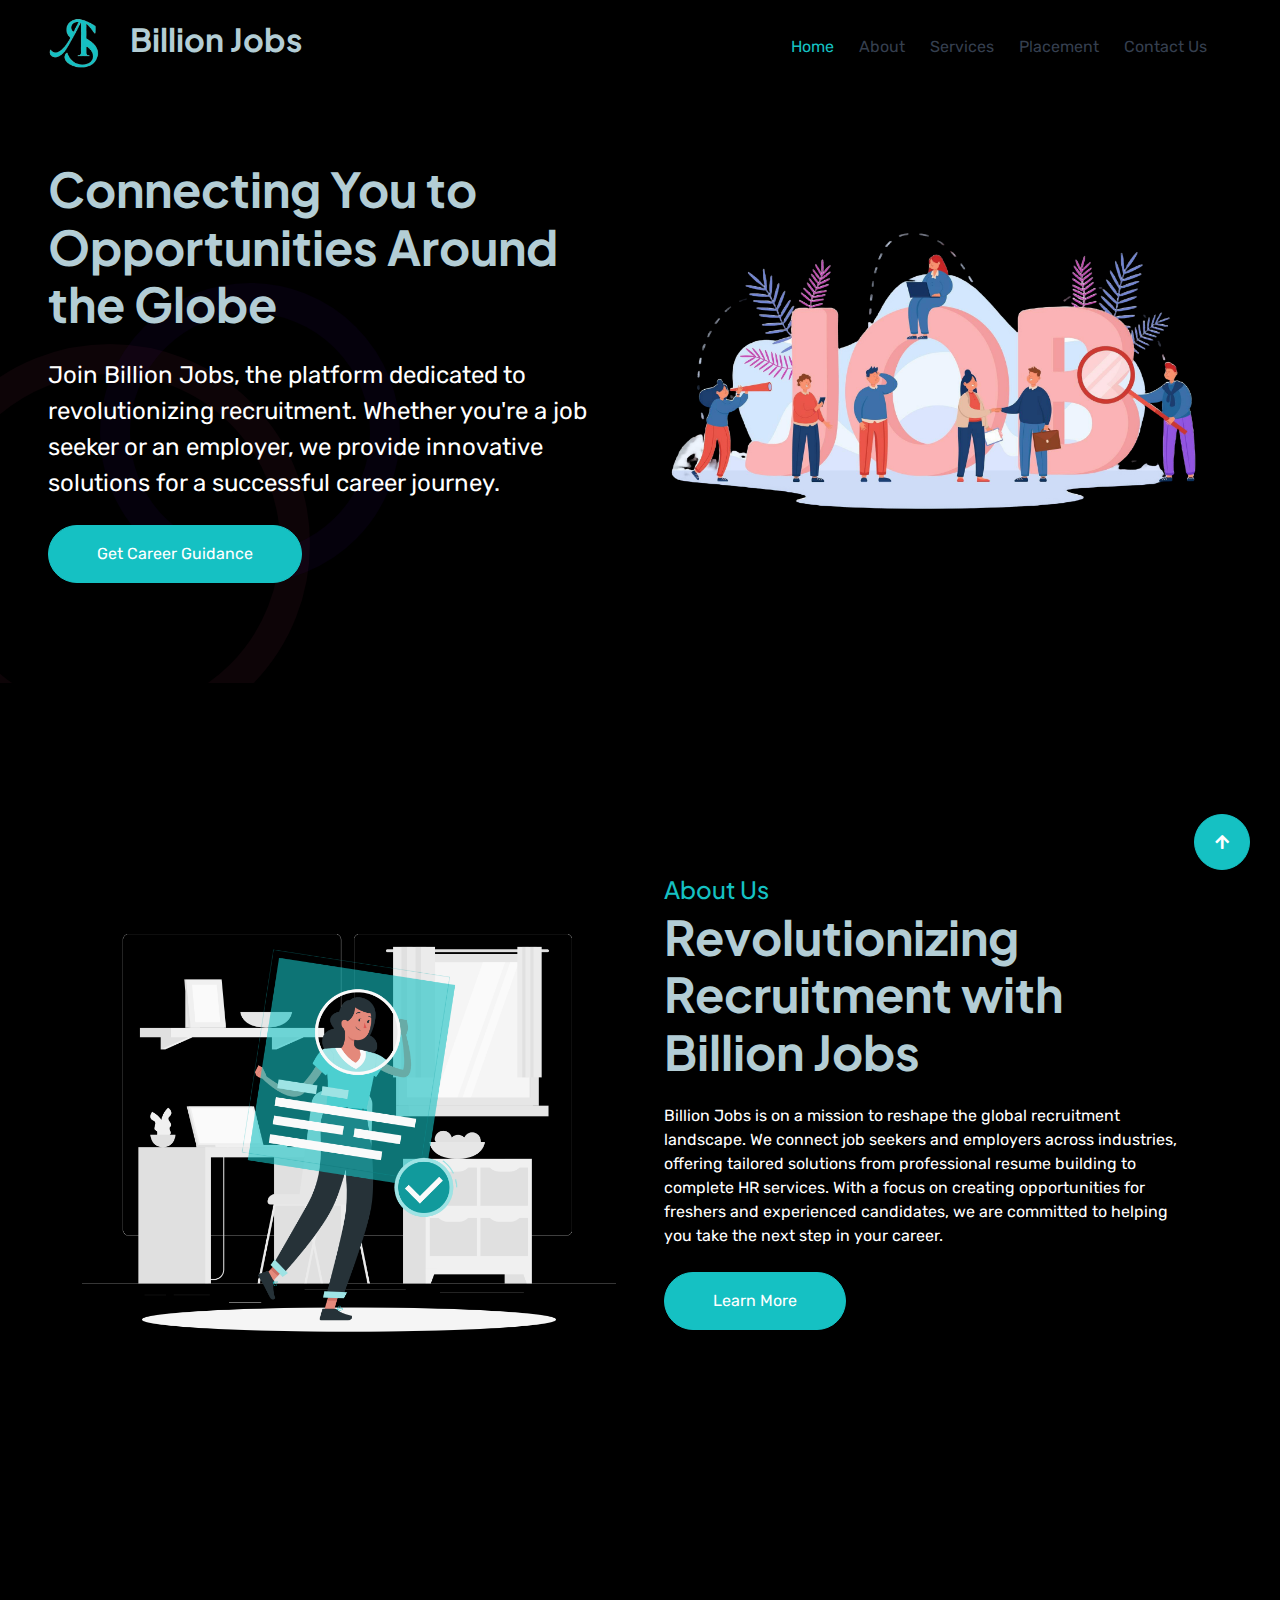
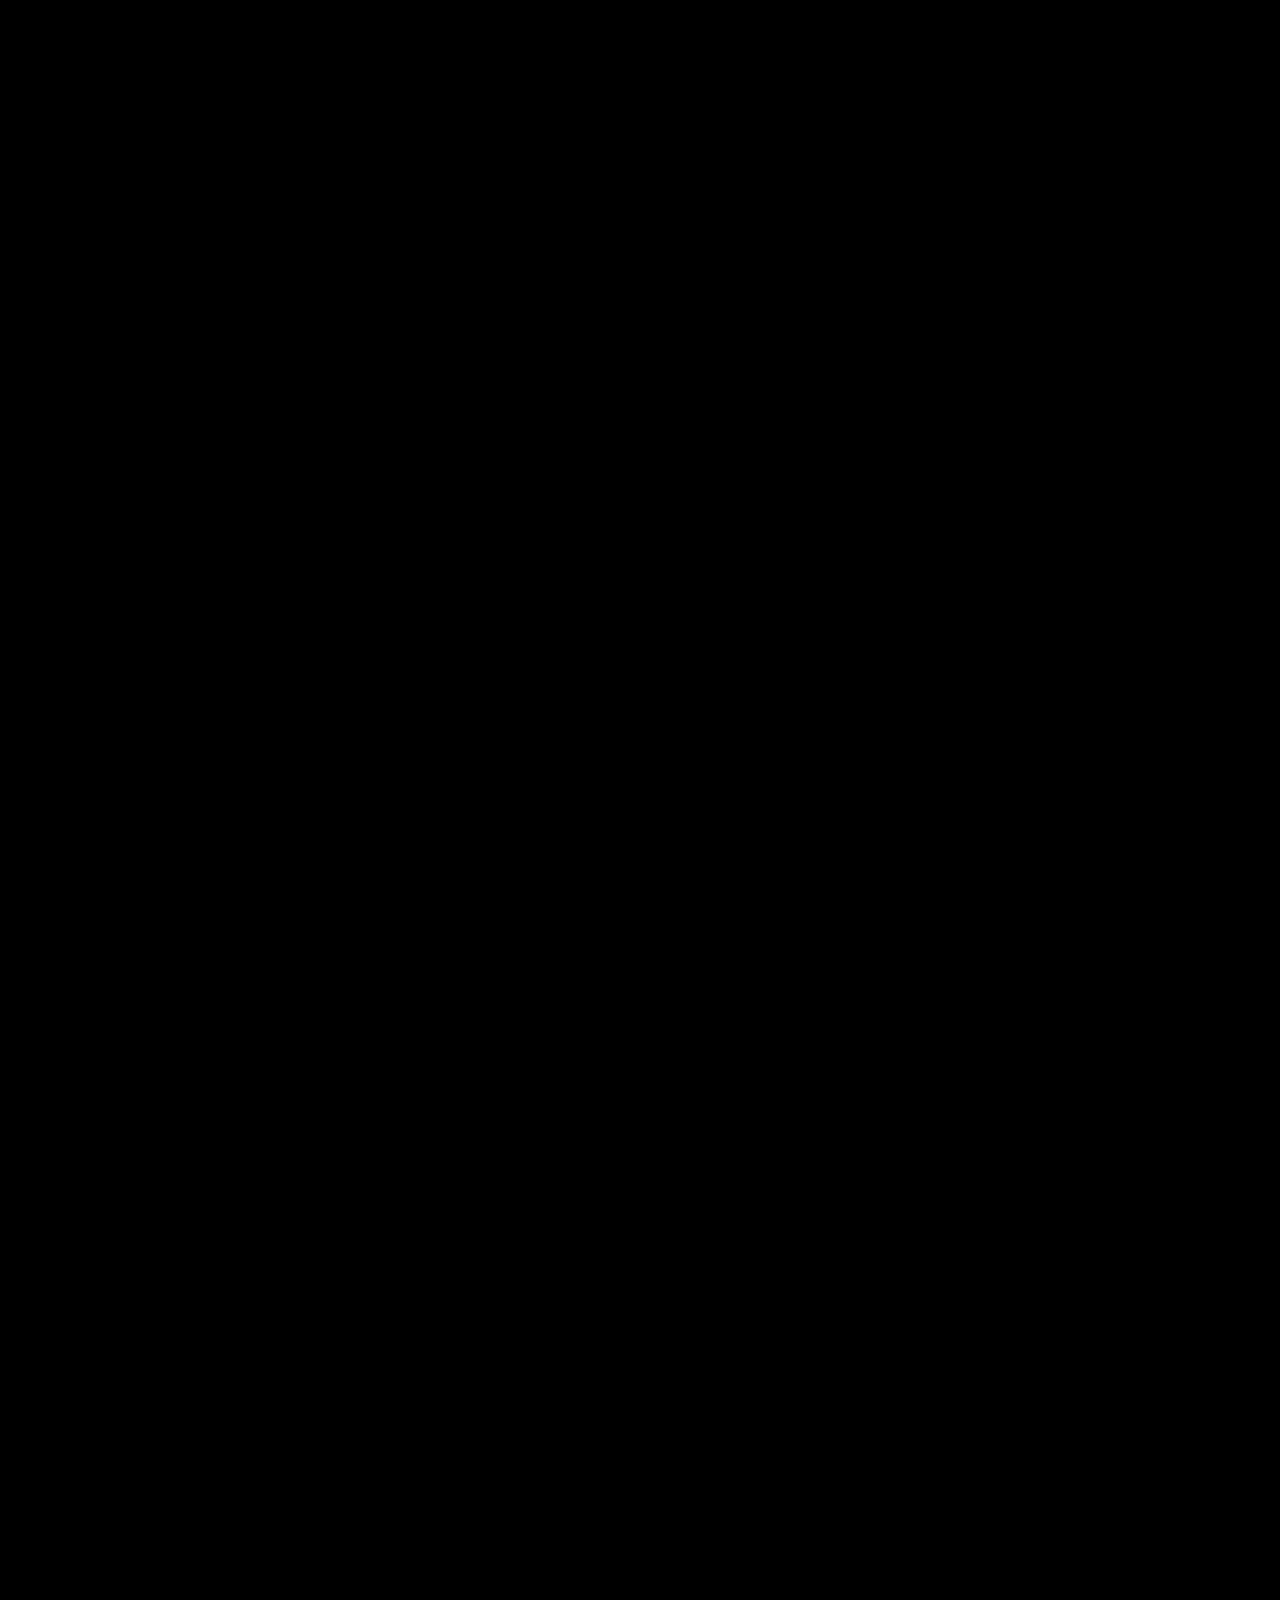
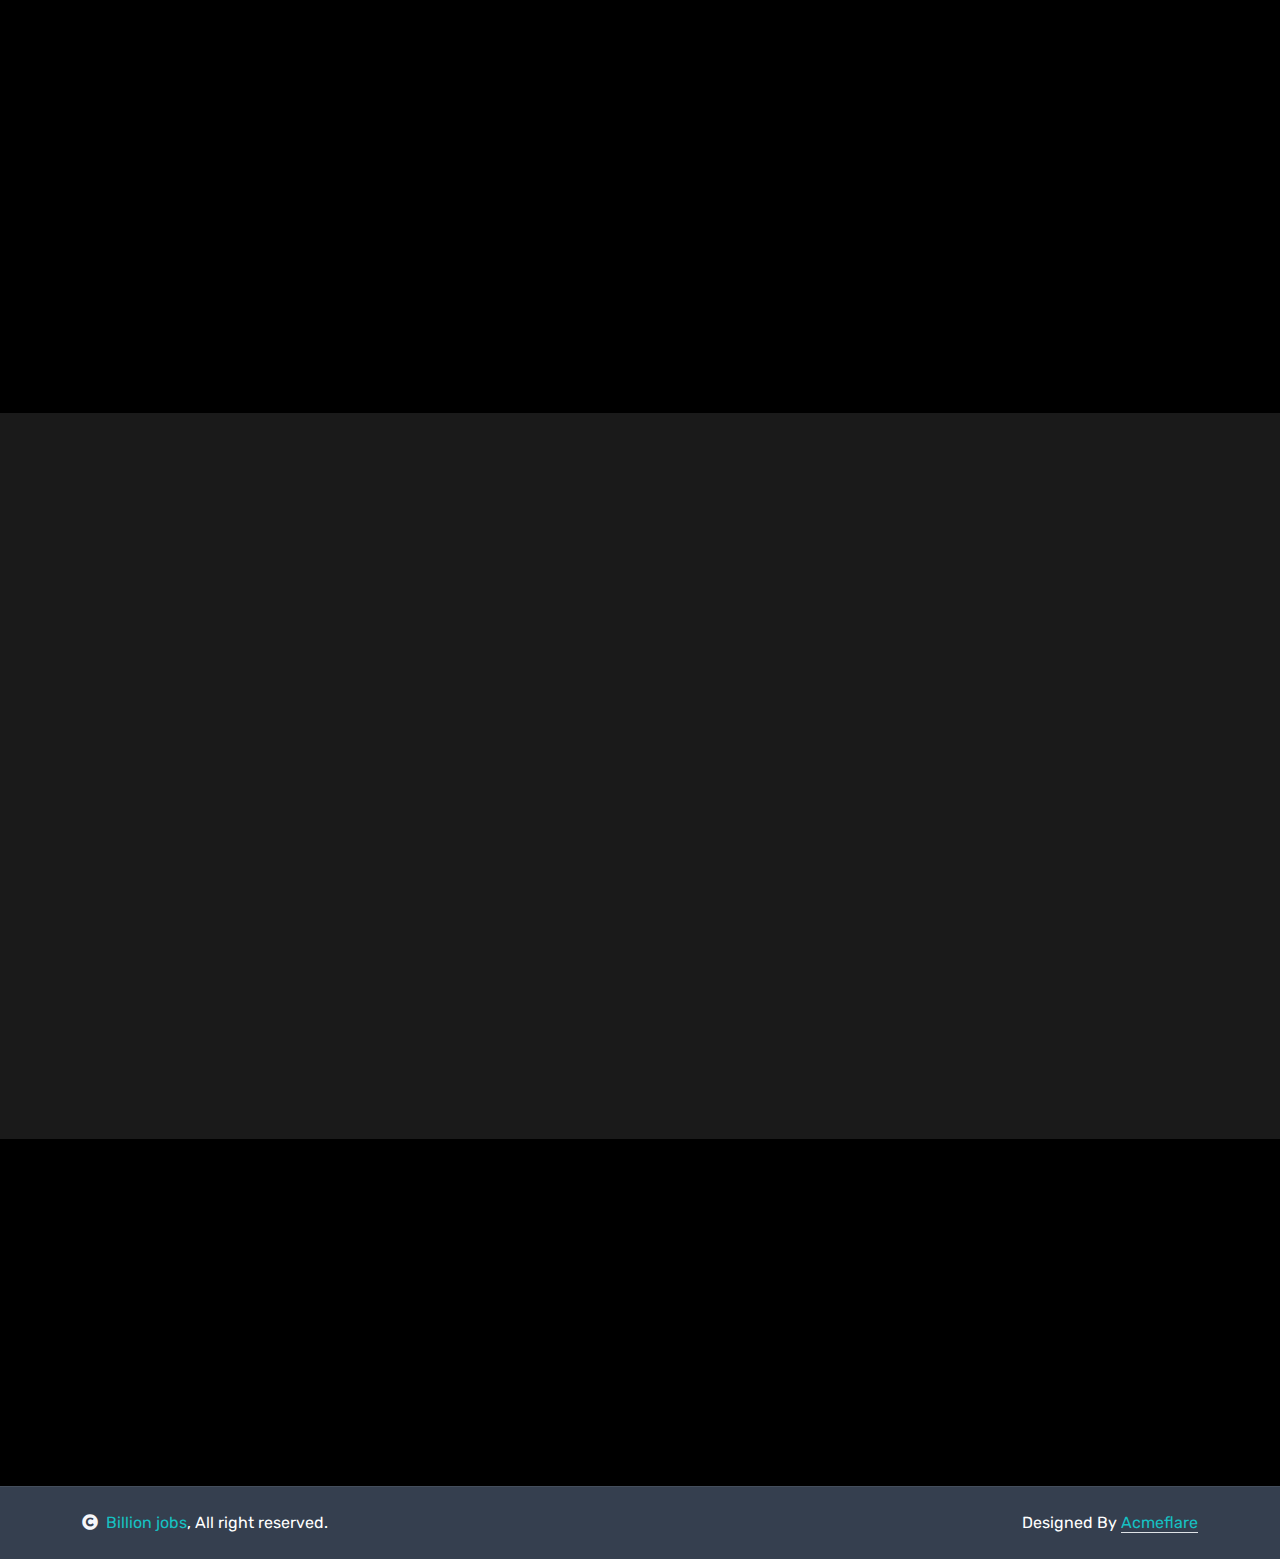
==== index.html @ 81c272f9 "first commit" ====
<!DOCTYPE html>
<html lang="en">

    <head>
        <meta charset="utf-8">
        <title>Billion jobs</title>
        <link rel="shortcut icon" href="img/logo.png" type="image/x-icon">
        <meta content="width=device-width, initial-scale=1.0" name="viewport">
        <meta content="" name="keywords">
        <meta content="" name="description">

        <!-- Google Web Fonts -->
        <link rel="preconnect" href="https://fonts.googleapis.com">
        <link rel="preconnect" href="https://fonts.gstatic.com" crossorigin>
        <link href="https://fonts.googleapis.com/css2?family=Plus+Jakarta+Sans:wght@500;600;700&family=Rubik:wght@400;500&display=swap" rel="stylesheet"> 

        <!-- Icon Font Stylesheet -->
        <link rel="stylesheet" href="https://use.fontawesome.com/releases/v5.15.4/css/all.css"/>
        <link href="https://cdn.jsdelivr.net/npm/bootstrap-icons@1.4.1/font/bootstrap-icons.css" rel="stylesheet">

        <!-- Libraries Stylesheet -->
        <link href="lib/animate/animate.min.css" rel="stylesheet">
        <link href="lib/owlcarousel/assets/owl.carousel.min.css" rel="stylesheet">
        <link href="lib/lightbox/css/lightbox.min.css" rel="stylesheet">


        <!-- Customized Bootstrap Stylesheet -->
        <link href="css/bootstrap.min.css" rel="stylesheet">

        <!-- Template Stylesheet -->
        <link href="css/style.css" rel="stylesheet">
    </head>

    <body>

        <!-- Spinner Start -->
        <div id="spinner" class="show bg-white position-fixed translate-middle w-100 vh-100 top-50 start-50 d-flex align-items-center justify-content-center">
            <div class="spinner-border text-primary" style="width: 3rem; height: 3rem;" role="status">
                <span class="sr-only">Loading...</span>
            </div>
        </div>
        <!-- Spinner End -->


        <!-- Navbar & Hero Start -->
        <div class="container-fluid header position-relative overflow-hidden p-0">
            <nav class="navbar navbar-expand-lg fixed-top navbar-light px-4 px-lg-5 py-3 py-lg-0">
                <a href="index.html" class="navbar-brand p-0">
                  
                   <h2 style="font-weight:bolder;"> <img src="img/logo.png" alt="Logo"> &nbsp; &nbsp;  Billion Jobs </h2>
                </a>
                <button class="navbar-toggler" type="button" data-bs-toggle="collapse" data-bs-target="#navbarCollapse">
                    <span class="fa fa-bars"></span>
                </button>
                <div class="collapse navbar-collapse" id="navbarCollapse">
                    <div class="navbar-nav ms-auto py-0">
                        <a href="index.html" class="nav-item nav-link active">Home</a>
                        <a href="about.html" class="nav-item nav-link">About</a>
                        <a href="service.html" class="nav-item nav-link">Services</a>
                        <a href="Placement.html" class="nav-item nav-link">Placement</a>
                        
                        
                        <a href="contact.html" class="nav-item nav-link">Contact Us</a>
                    </div>
                   
                </div>
            </nav>


         <!-- Hero Header Start -->
<div class="hero-header overflow-hidden px-5">

    <div class="row gy-5 align-items-center">
        <div class="col-lg-6 wow fadeInLeft" data-wow-delay="0.1s">
            <h1 class="display-5 mb-4 wow fadeInUp" data-wow-delay="0.3s">Connecting You to Opportunities Around the Globe</h1>
            <p class="fs-4 mb-4 wow fadeInUp" data-wow-delay="0.5s">Join Billion Jobs, the platform dedicated to revolutionizing recruitment. Whether you're a job seeker or an employer, we provide innovative solutions for a successful career journey.</p>
            <a href="contact.html" class="btn btn-primary rounded-pill py-3 px-5">Get Career Guidance</a>
        </div>
        <div class="col-lg-6 wow fadeInRight" data-wow-delay="0.2s">
            <img src="img/hero-img-1.png" class="img-fluid w-100 h-100" alt="Billion Jobs Career Platform">
        </div>
    </div>
</div>
<!-- Hero Header End -->


        </div>
        <!-- Navbar & Hero End -->
       
        

      <!-- About Start -->
<div class="container-fluid overflow-hidden py-5" style="margin-top: 6rem;">
    <div class="container py-5">
        <div class="row g-5">
            <div class="col-lg-6 wow fadeInUp" data-wow-delay="0.1s">
                <div class="RotateMoveLeft">
                    <img src="img/about-1.png" class="img-fluid w-100" alt="Billion Jobs Team">
                </div>
            </div>
            <div class="col-lg-6 wow fadeInUp" data-wow-delay="0.3s">
                <h4 class="mb-1 text-primary">About Us</h4>
                <h1 class="display-5 mb-4">Revolutionizing Recruitment with Billion Jobs</h1>
                <p class="mb-4">Billion Jobs is on a mission to reshape the global recruitment landscape. We connect job seekers and employers across industries, offering tailored solutions from professional resume building to complete HR services. With a focus on creating opportunities for freshers and experienced candidates, we are committed to helping you take the next step in your career.</p>
                <a href="about.html" class="btn btn-primary rounded-pill py-3 px-5">Learn More</a>
            </div>
        </div>
    </div>
</div>
<!-- About End -->




    <!-- Service Start -->
<div class="container-fluid service py-5">
    <div class="container py-5">
        <div class="text-center mx-auto mb-5 wow fadeInUp" data-wow-delay="0.1s" style="max-width: 900px;">
            <h4 class="mb-1 text-primary">Our Services</h4>
            <h1 class="display-5 mb-4">What We Can Do For You</h1>
            <p class="mb-0">At Billion Jobs, we offer a variety of recruitment and career services designed to help job seekers and employers succeed. Our services range from professional resume building to complete HR solutions, ensuring a smooth and efficient process for all.</p>
        </div>
        <div class="row g-4 justify-content-center">
            <!-- Candidate Registration Fee -->
            <div class="col-md-6 col-lg-4 col-xl-3 wow fadeInUp" data-wow-delay="0.1s">
                <div class="service-item text-center rounded p-4">
                    <div class="service-icon d-inline-block bg-light rounded p-4 mb-4">
                        <i class="fas fa-user-plus fa-5x text-secondary"></i>
                    </div>
                    <div class="service-content">
                        <h4 class="mb-4">Candidate Registration</h4>
                        <p class="mb-4">Register for ₹499 and receive professional CV creation to get started on your job search.</p>
                    </div>
                </div>
            </div>
            <!-- Resume Building & Cover Letter -->
            <div class="col-md-6 col-lg-4 col-xl-3 wow fadeInUp" data-wow-delay="0.3s">
                <div class="service-item text-center rounded p-4">
                    <div class="service-icon d-inline-block bg-light rounded p-4 mb-4">
                        <i class="fas fa-file-alt fa-5x text-secondary"></i>
                    </div>
                    <div class="service-content">
                        <h4 class="mb-4">Resume Building & Cover Letter</h4>
                        <p class="mb-4">For ₹999, get two personalized resumes and a tailored cover letter to boost your job prospects.</p>
                    </div>
                </div>
            </div>
            <!-- Freshers Package -->
            <div class="col-md-6 col-lg-4 col-xl-3 wow fadeInUp" data-wow-delay="0.5s">
                <div class="service-item text-center rounded p-4">
                    <div class="service-icon d-inline-block bg-light rounded p-4 mb-4">
                        <i class="fas fa-graduation-cap fa-5x text-secondary"></i>
                    </div>
                    <div class="service-content">
                        <h4 class="mb-4">Freshers Package</h4>
                        <p class="mb-4">A complete ₹2999 package designed specifically for fresh graduates to kickstart their careers.</p>
                    </div>
                </div>
            </div>
            <!-- Experienced Candidates -->
            <div class="col-md-6 col-lg-4 col-xl-3 wow fadeInUp" data-wow-delay="0.7s">
                <div class="service-item text-center rounded p-4">
                    <div class="service-icon d-inline-block bg-light rounded p-4 mb-4">
                        <i class="fas fa-briefcase fa-5x text-secondary"></i>
                    </div>
                    <div class="service-content">
                        <h4 class="mb-4">Experienced Candidates</h4>
                        <p class="mb-4">We charge 40% of the first month’s salary for placing experienced candidates in top positions.</p>
                    </div>
                </div>
            </div>
            <!-- Career Guidance -->
            <div class="col-md-6 col-lg-4 col-xl-3 wow fadeInUp" data-wow-delay="0.9s">
                <div class="service-item text-center rounded p-4">
                    <div class="service-icon d-inline-block bg-light rounded p-4 mb-4">
                        <i class="fas fa-comments fa-5x text-secondary"></i>
                    </div>
                    <div class="service-content">
                        <h4 class="mb-4">Career Guidance</h4>
                        <p class="mb-4">Get free career consultation and personalized advice to help you navigate your professional journey.</p>
                    </div>
                </div>
            </div>
            <!-- Complete HR Solutions -->
            <div class="col-md-6 col-lg-4 col-xl-3 wow fadeInUp" data-wow-delay="1.1s">
                <div class="service-item text-center rounded p-4">
                    <div class="service-icon d-inline-block bg-light rounded p-4 mb-4">
                        <i class="fas fa-users-cog fa-5x text-secondary"></i>
                    </div>
                    <div class="service-content">
                        <h4 class="mb-4">Complete HR Solutions</h4>
                        <p class="mb-4">We provide end-to-end HR services, helping businesses streamline their recruitment and employee management.</p>
                    </div>
                </div>
            </div>
        </div>
    </div>
</div>
<!-- Service End -->

<div class="container-fluid py-5">
    <div class="container py-5">
        <div class="text-center mx-auto mb-5 wow fadeInUp" data-wow-delay="0.1s" style="max-width: 900px;">
            <h4 class="mb-1 text-primary">Career & HR Solutions</h4>
            <h1 class="display-5 mb-4">Personalized Support for Candidates & Companies</h1>
            <p class="mb-0">Connect with us to elevate your career or streamline your HR processes. Explore our personalized services below.</p>
        </div>
        
        <div class="row g-4 justify-content-center">
            <div class="col-md-6 wow fadeInUp" data-wow-delay="0.1s">
                <div class="standard-item text-center rounded p-4">
                    <div class="standard-icon d-inline-block bg-light rounded p-4 mb-4">
                        <i class="fas fa-user-tie fa-5x text-secondary"></i>
                    </div>
                    <h4 class="mb-4">For Candidates</h4>
                    <p class="mb-4">Looking for career guidance and support? Connect with us, and we’ll provide personalized career advice to help you reach your goals.</p>
                    <a href="#" class="btn btn-primary mt-2">Book a Meeting</a>
                </div>
            </div>

            <div class="col-md-6 wow fadeInUp" data-wow-delay="0.3s">
                <div class="standard-item text-center rounded p-4">
                    <div class="standard-icon d-inline-block bg-light rounded p-4 mb-4">
                        <i class="fas fa-briefcase fa-5x text-secondary"></i>
                    </div>
                    <h4 class="mb-4">For Companies</h4>
                    <p class="mb-4">Need a solid strategy to manage your HR department effectively? Let us help you streamline your processes with tailored HR solutions.</p>
                    <a href="#" class="btn btn-primary mt-2">Book a Meeting</a>
                </div>
            </div>
        </div>
    </div>
</div>


    

      <!-- FAQ Start -->
<div class="container-fluid FAQ overflow-hidden py-5" style="background-color: #1a1a1a;">
    <div class="container py-5">
        <div class="row g-5 align-items-center">
            <div class="col-lg-6 wow fadeInLeft" data-wow-delay="0.1s">
                <div class="accordion" id="accordionExample">
                    <h4 class="mb-1 text-primary">FAQ</h4>
                    <div class="accordion-item border-0 mb-4" style="background-color: #2a2a2a; color: white;">
                        <h2 class="accordion-header" id="headingOne">
                            <button class="accordion-button rounded-top" type="button" data-bs-toggle="collapse" data-bs-target="#collapseOne" aria-expanded="true" aria-controls="collapseOne" style="background-color: #333; color: white;">
                                What services does Billion Jobs offer?
                            </button>
                        </h2>
                        <div id="collapseOne" class="accordion-collapse collapse show" aria-labelledby="headingOne" data-bs-parent="#accordionExample">
                            <div class="accordion-body my-2" style="background-color: #2a2a2a; color: white;">
                                <p>We provide a range of services, including Candidate Registration, Resume Building with Cover Letter, a specialized Freshers Package, services for Experienced Candidates, Career Guidance, and Complete HR Solutions for businesses.</p>
                            </div>
                        </div>
                    </div>
                    <div class="accordion-item border-0 mb-4" style="background-color: #2a2a2a; color: white;">
                        <h2 class="accordion-header" id="headingTwo">
                            <button class="accordion-button collapsed rounded-top" type="button" data-bs-toggle="collapse" data-bs-target="#collapseTwo" aria-expanded="false" aria-controls="collapseTwo" style="background-color: #333; color: white;">
                                How much does the Candidate Registration cost?
                            </button>
                        </h2>
                        <div id="collapseTwo" class="accordion-collapse collapse" aria-labelledby="headingTwo" data-bs-parent="#accordionExample">
                            <div class="accordion-body my-2" style="background-color: #2a2a2a; color: white;">
                                <p>The Candidate Registration fee is ₹499, which includes professional CV creation to help you get started on your job search.</p>
                            </div>
                        </div>
                    </div>
                    <div class="accordion-item border-0" style="background-color: #2a2a2a; color: white;">
                        <h2 class="accordion-header" id="headingThree">
                            <button class="accordion-button collapsed rounded-top" type="button" data-bs-toggle="collapse" data-bs-target="#collapseThree" aria-expanded="false" aria-controls="collapseThree" style="background-color: #333; color: white;">
                                What is included in the Freshers Package?
                            </button>
                        </h2>
                        <div id="collapseThree" class="accordion-collapse collapse" aria-labelledby="headingThree" data-bs-parent="#accordionExample">
                            <div class="accordion-body my-2" style="background-color: #2a2a2a; color: white;">
                                <p>The Freshers Package is priced at ₹2999 and is designed to help recent graduates kickstart their careers. It includes resume creation, career guidance, and job placement assistance tailored specifically for freshers.</p>
                            </div>
                        </div>
                    </div>
                    <!-- <div class="accordion-item border-0" style="background-color: #2a2a2a; color: white;">
                        <h2 class="accordion-header" id="headingFour">
                            <button class="accordion-button collapsed rounded-top" type="button" data-bs-toggle="collapse" data-bs-target="#collapseFour" aria-expanded="false" aria-controls="collapseFour" style="background-color: #333; color: white;">
                                How do you charge for experienced candidates?
                            </button>
                        </h2>
                    
                        <div id="collapseFour" class="accordion-collapse collapse" aria-labelledby="headingFour" data-bs-parent="#accordionExample">
                            <div class="accordion-body my-2" style="background-color: #2a2a2a; color: white;">
                                <p>For experienced candidates, we charge 40% of the first month’s salary once they are placed in a position. This fee covers our recruitment services and ensures a smooth hiring process for both employers and candidates.</p>
                            </div>
                        </div>
                    </div> -->
                </div>
            </div>
            <div class="col-lg-6 wow fadeInRight" data-wow-delay="0.3s">
                <div class="FAQ-img RotateMoveRight rounded">
                    <img src="img/faq.png" class="img-fluid w-100" alt="FAQ Image">
                </div>
            </div>
        </div>
    </div>
</div>

<!-- FAQ End -->


       

<div class="container-fluid footer py-5 wow fadeIn" data-wow-delay="0.2s">
    <div class="container py-5">
        <div class="row g-5">
            <div class="col-md-6 col-lg-6 col-xl-6">
                <div class="footer-item d-flex flex-column">
                    <h4 class="mb-4">Contact Info</h4>
                    <a href="mailto:admin@billionjobs.in"><i class="fas fa-envelope me-2"></i> admin@billionjobs.in</a>
                    <a href="tel:+917994509956"><i class="fas fa-phone me-2"></i> +91 79945 09956</a>
                    <div class="d-flex align-items-center">
                        <i class="fas fa-share fa-2x text-secondary me-2"></i>
                        <a class="btn-square btn btn-primary rounded-circle mx-1" href="https://www.instagram.com/billion_jobs?igsh=MWQ5cG5sejhnY2w0Mg==" target="_blank"><i class="fab fa-instagram"></i></a>
                        <a class="btn-square btn btn-primary rounded-circle mx-1" href="https://www.facebook.com/billionjobs.in?mibextid=ZbWKwL" target="_blank"><i class="fab fa-facebook-f"></i></a>
                        <a class="btn-square btn btn-primary rounded-circle mx-1" href="https://www.linkedin.com/company/billion-jobs/" target="_blank"><i class="fab fa-linkedin-in"></i></a>
                    </div>
                </div>
            </div>
            <div class="col-md-6 col-lg-6 col-xl-6">
                
            </div>
        </div>
    </div>
</div>

<!-- Footer End -->


<!-- Copyright Start -->
<div class="container-fluid copyright py-4">
    <div class="container">
        <div class="row g-4 align-items-center">
            <div class="col-md-6 text-center text-md-start mb-md-0">
                <span class="text-white"><a href="#"><i class="fas fa-copyright text-light me-2"></i>Billion jobs</a>, All right reserved.</span>
            </div>
            <div class="col-md-6 text-center text-md-end text-white">
                <!--/*** This template is free as long as you keep the below author’s credit link/attribution link/backlink. ***/-->
                <!--/*** If you'd like to use the template without the below author’s credit link/attribution link/backlink, ***/-->
                <!--/*** you can purchase the Credit Removal License from "https://htmlcodex.com/credit-removal". ***/-->
                Designed By <a class="border-bottom" href="https://www.acmeflare.in/">Acmeflare</a>
            </div>
        </div>
    </div>
</div>
<!-- Copyright End -->

        <!-- Back to Top -->
        <a href="#" class="btn btn-primary btn-lg-square back-to-top"><i class="fa fa-arrow-up"></i></a>   

        
    <!-- JavaScript Libraries -->
    <script src="https://ajax.googleapis.com/ajax/libs/jquery/3.6.4/jquery.min.js"></script>
    <script src="https://cdn.jsdelivr.net/npm/bootstrap@5.0.0/dist/js/bootstrap.bundle.min.js"></script>
    <script src="lib/wow/wow.min.js"></script>
    <script src="lib/easing/easing.min.js"></script>
    <script src="lib/waypoints/waypoints.min.js"></script>
    <script src="lib/counterup/counterup.min.js"></script>
    <script src="lib/owlcarousel/owl.carousel.min.js"></script>
    <script src="lib/lightbox/js/lightbox.min.js"></script>
    

    <!-- Template Javascript -->
    <script src="js/main.js"></script>
    </body>

</html>
---- css/style.css ----
/*** Spinner Start ***/
/*** Spinner ***/
#spinner {
    opacity: 0;
    visibility: hidden;
    transition: opacity .5s ease-out, visibility 0s linear .5s;
    z-index: 99999;
}

#spinner.show {
    transition: opacity .5s ease-out, visibility 0s linear 0s;
    visibility: visible;
    opacity: 1;
}
/*** Spinner End ***/
body{
    background-color: black;
    color: white;
}
.back-to-top {
    position: fixed;
    right: 30px;
    bottom: 30px;
    display: flex;
    width: 45px;
    height: 45px;
    align-items: center;
    justify-content: center;
    transition: 0.5s;
    z-index: 99;
}
.form-floating{
    color: #000000;
}
/*** Button Start ***/
.btn {
    font-weight: 600;
    transition: .5s;
}

.btn-square {
    width: 32px;
    height: 32px;
}

.btn-sm-square {
    width: 34px;
    height: 34px;
}

.btn-md-square {
    width: 44px;
    height: 44px;
}

.btn-lg-square {
    width: 56px;
    height: 56px;
}

.btn-square,
.btn-sm-square,
.btn-md-square,
.btn-lg-square {
    padding: 0;
    display: flex;
    align-items: center;
    justify-content: center;
    font-weight: normal;
    border-radius: 50%;
}

.btn.btn-primary {
    background: var(--bs-primary) !important;
    color: var(--bs-white) !important;
    font-weight: 400;
    transition: 0.5s;
}

.btn.btn-primary:hover {
    background: var(--bs-white) !important;
    color: var(--bs-primary) !important;
}

.btn.btn-light {
    background: var(--bs-light) !important;
    color: var(--bs-primary) !important;
    font-weight: 400;
    transition: 0.5s;
}

.btn.btn-light:hover {
    background: var(--bs-primary) !important;
    color: var(--bs-light) !important;
}


.RotateMoveLeft {
    position: relative;
    animation: RotateMoveLeft 10s linear infinite;
}

.RotateMoveRight {
    position: relative;
    animation: RotateMoveLeft 10s linear infinite;
}

@keyframes RotateMoveLeft {
    0%   {left: 0px;}
    50%   {left: 40px;}
    100%  {left: 0px;}
}

@keyframes RotateMoveRight {
    0%   {right: 0px;}
    50%   {right: 40px;}
    100%  {right: 0px;}
}


/*** Navbar ***/
.navbar-light .navbar-nav .nav-link {
    margin-right: 25px;
    padding: 35px 0;
    color: var(--bs-dark) !important;
    font-size: 16px;
    font-weight: 400;
    outline: none;
    transition: .5s;


}

.sticky-top.navbar-light .navbar-nav .nav-link {
    padding: 20px 0;
    color: var(--dark) !important;
}

.navbar-light .navbar-nav .nav-link:hover,
.navbar-light .navbar-nav .nav-link.active {
    color: var(--bs-primary) !important;
}

.navbar-light .navbar-brand img {
    max-height: 50px;
    transition: .5s;
}

.sticky-top.navbar-light .navbar-brand img {
    max-height: 45px;
}

.navbar .dropdown-toggle::after {
    border: none;
    content: "\f107";
    font-family: "Font Awesome 5 Free";
    font-weight: 600;
    vertical-align: middle;
    margin-left: 8px;
}

@media (min-width: 1200px) {
    .navbar .nav-item .dropdown-menu {
        display: block;
        visibility: hidden;
        top: 100%;
        transform: rotateX(-75deg);
        transform-origin: 0% 0%;
        border: 0;
        border-radius: 10px;
        transition: .5s;
        opacity: 0;
    }
}

.dropdown .dropdown-menu a:hover {
    background: var(--bs-primary);
    color: var(--bs-white);
}

.navbar .nav-item:hover .dropdown-menu {
    transform: rotateX(0deg);
    visibility: visible;
    background: var(--bs-light) !important;
    transition: .5s;
    opacity: 1;
}

.collapse.navbar-collapse {
    transition: 0.5s;
 
}

@media (max-width: 992px) {
    nav.bg-transparent {
        position: absolute;
        width: 100%;
        background: transparent !important;
    }

    .navbar.navbar-expand-lg button span {
        position: relative;
        z-index: 99;
    }

    .navbar {
        position: relative;
        background: var(--bs-light);
        z-index: 2;
    }

    .sticky-top.navbar-light {
        position: relative;
        background: #000000 !important;
        padding: 0 20px 20px 20px !important;
    }

    .sticky-top.navbar-light {
        background: transparent;
    }

    nav.navbar {
        padding: 0 30px 30px 0;
        background-color: #000000;
    }

    .navbar.navbar-expand-lg .navbar-toggler {
        padding: 10px 20px;
        border: 1px solid var(--bs-primary);
        color: var(--bs-primary);
    }

    .navbar-light .navbar-collapse {
        margin-top: 15px;
        border-top: 1px solid #000000;
   
    }

    .navbar-light .navbar-nav .nav-link,
    .sticky-top.navbar-light .navbar-nav .nav-link {
        padding: 10px 0;
        margin-left: 0;
        color: var(--bs-dark) !important;
    }


    .navbar-light .navbar-brand img {
        max-height: 45;
    }

    .headerhero {
        margin-top: -100px !important;
    }
}

@media (min-width: 992px) {
    .navbar-light {
        position: absolute;
        width: 100%;
        top: 0;
        left: 0;
        background: transparent !important;
        z-index: 999;
    }
    
    .sticky-top.navbar-light {
        position: fixed;
        background: black !important;
    }
}
/*** Navbar End ***/

/*** Single Page Hero Header Start ***/
.bg-breadcrumb {
    position: relative;
    overflow: hidden;
    background: linear-gradient(rgba(102, 16, 242, 0.05), rgba(102, 16, 242, 0.05));
    background-position: center center;
    background-repeat: no-repeat;
    background-size: cover;
    padding: 150px 0 60px 0;
    margin-bottom: 6rem;
    transition: 0.5s;
}

.bg-breadcrumb::after {
    content: "";
    position: absolute;
    bottom: -20%;
    left: -10%;
    width: 600px;
    height: 600px;
    border-radius: 300px;
    border: 80px solid rgba(247, 71, 128, 0.05);
    background: transparent;
    animation: RotateMoveSingle 5s linear infinite;
    z-index: -1;
}

.bg-breadcrumb .breadcrumb {
    position: relative;
    z-index: 2;
}


@keyframes RotateMoveSingle {
    0% {
        -webkit-transform: rotateZ(0deg) rotate(0deg) translate3d(0, 1%, 0) rotateZ(0deg);
        transform: rotateZ(0deg) rotate(0deg) translate3d(0, 1%, 0) rotateZ(0deg);
    }
      100% {
        -webkit-transform: rotateZ(360deg) rotate(360deg) translate3d(0, 1%, 0) rotateZ(-360deg);
        transform: rotateZ(360deg) rotate(360deg) translate3d(0, 1%, 0) rotateZ(-360deg);
    }

    0% {bottom: 0px;}
    50%   {left: -10px;}
    75%   {bottom: 10%;}
    100%  {bottom: 0px;}
}

.bg-breadcrumb::before {
    content: "";
    position: absolute;
    top: -15%;
    right: -10%;
    width: 600px;
    height: 600px;
    border-radius: 300px;
    border: 80px solid rgba(247, 71, 128, 0.04);
    background: transparent;
    animation: RotateMoveSingle 5s linear infinite;
    z-index: -1;
}

@keyframes RotateMoveSingle {
    0% {
        -webkit-transform: rotateZ(0deg) rotate(0deg) translate3d(0, 1%, 0) rotateZ(0deg);
        transform: rotateZ(0deg) rotate(0deg) translate3d(0, 1%, 0) rotateZ(0deg);
    }
      100% {
        -webkit-transform: rotateZ(360deg) rotate(360deg) translate3d(0, 1%, 0) rotateZ(-360deg);
        transform: rotateZ(360deg) rotate(360deg) translate3d(0, 1%, 0) rotateZ(-360deg);
    }

    0% {top: 0px;}
    50%   {top: 10%;}
    100%  {top: 0px;}
}

@media (max-width: 992px) {
    .bg-breadcrumb {
        padding-top: 100px !important;
    }
}

.bg-breadcrumb .breadcrumb-item a {
    color: var(--bs-dark) !important;
}


.breadcrumb-animation {
    position: absolute;
    top: 0;
    left: 0;
    width: 100%;
    height: 100%;
    overflow: hidden;
}

.breadcrumb-animation li {
    position: absolute;
    display: block;
    list-style: none;
    width: 20px;
    height: 20px;
    background: rgba(102, 16, 242, 0.07);
    animation: animate 25s linear infinite;
    bottom: -150px;
    
}

.breadcrumb-animation li:nth-child(1) {
    left: 25%;
    width: 80px;
    height: 80px;
    animation-delay: 0s;
}


.breadcrumb-animation li:nth-child(2) {
    left: 10%;
    width: 20px;
    height: 20px;
    animation-delay: 2s;
    animation-duration: 12s;
}

.breadcrumb-animation li:nth-child(3) {
    left: 70%;
    width: 20px;
    height: 20px;
    animation-delay: 4s;
}

.breadcrumb-animation li:nth-child(4) {
    left: 40%;
    width: 60px;
    height: 60px;
    animation-delay: 0s;
    animation-duration: 18s;
}

.breadcrumb-animation li:nth-child(5) {
    left: 65%;
    width: 20px;
    height: 20px;
    animation-delay: 0s;
}

.breadcrumb-animation li:nth-child(6) {
    left: 75%;
    width: 110px;
    height: 110px;
    animation-delay: 3s;
}

.breadcrumb-animation li:nth-child(7) {
    left: 35%;
    width: 150px;
    height: 150px;
    animation-delay: 7s;
}

.breadcrumb-animation li:nth-child(8) {
    left: 50%;
    width: 25px;
    height: 25px;
    animation-delay: 15s;
    animation-duration: 45s;
}

.breadcrumb-animation li:nth-child(9) {
    left: 20%;
    width: 15px;
    height: 15px;
    animation-delay: 2s;
    animation-duration: 35s;
}

.breadcrumb-animation li:nth-child(10) {
    left: 85%;
    width: 150px;
    height: 150px;
    animation-delay: 0s;
    animation-duration: 11s;
}

@keyframes animate {

    0%{
        transform: translateY(0) rotate(0deg);
        opacity: 1;
        border-radius: 0;
    }

    100%{
        transform: translateY(-1000px) rotate(720deg);
        opacity: 0;
        border-radius: 50%;
    }

}
/*** Single Page Hero Header End ***/


/*** Hearo Header Start ***/
.header::after {
    position: absolute;
    content: "";
    top: 0;
    right: 0;
    width: 60%;
    height: 100%;
    background: transparent;
    border-radius: 22% 78% 33% 67% / 32% 0% 100% 68%;
    animation: bgMove 5s linear infinite;
    z-index: -1;
}

@keyframes bgMove {
    0%   {right: 0px;}
    50%   {right: 20px;}
    100%  {right: 0px;}
}

.header::before {
    content: "";
    position: absolute;
    bottom: -9%;
    left: -7%;
    width: 400px;
    height: 400px;
    border-radius: 200px;
    border: 30px solid rgba(247, 71, 128, 0.05);
    background: transparent;
    animation: RotateMoveHeader 5s linear infinite;
    z-index: -1;

}

@keyframes RotateMoveHeader {
    0% {
        -webkit-transform: rotateZ(0deg) rotate(0deg) translate3d(0, 1%, 0) rotateZ(0deg);
        transform: rotateZ(0deg) rotate(0deg) translate3d(0, 1%, 0) rotateZ(0deg);
    }
      100% {
        -webkit-transform: rotateZ(360deg) rotate(360deg) translate3d(0, 1%, 0) rotateZ(-360deg);
        transform: rotateZ(360deg) rotate(360deg) translate3d(0, 1%, 0) rotateZ(-360deg);
    }


    0% {bottom: 0px;}
    50%   {left: -10px;}
    75%   {bottom: 9%;}
    100%  {bottom: 0px;}
}

.hero-header {
    padding-top: 160px;
    padding-bottom: 100px;
    position: relative;
}

.hero-header::after {
    content: "";
    position: absolute;
    left: 100px;
    bottom: 100px;
    width: 58px;
    height: 50px;
    background: url(../img/sty-1.png) center center no-repeat;
    animation: RotateMoveSty-3 45s linear infinite;
    transition: 0.5s;
    z-index: -1;
    
}

@keyframes RotateMoveSty-3 {
    0%   {left: 100px;}
    40%   {bottom: -0px;}
    50%   {left: 700px;}
    70%   {bottom: 500px;}
    80%   {left: 400px;}
    95%   {bottom: -0px;}
    100%  {left: 100px;}
}

.hero-header::before {
    content: "";
    position: absolute;
    left: 100px;
    bottom: 100px;
    width: 300px;
    height: 300px;
    border-radius: 150px;
    border: 30px solid rgba(102, 16, 242, 0.05);
    background: transparent;
    animation: RotateMoveSty-4 45s linear infinite;
    transition: 0.5s;
    z-index: -1;
    
}

@keyframes RotateMoveSty-4 {
    0%   {left: 100px;}
    40%   {bottom: -0px;}
    50%   {left: 700px;}
    70%   {bottom: 500px;}
    80%   {left: 400px;}
    95%   {bottom: -0px;}
    100%  {left: 100px;}
}


.hero-header .rotate-img {
    position: absolute;
    top: 70px;
    left: 20px;
}

.hero-header .rotate-img .rotate-sty-2 {
    position: absolute;
    top: 100px;
    left: 50px;
    width: 50px;
    height: 50px;
    border-radius: 30px;
    border: 5px solid rgba(247, 71, 128, 0.1);
    background: transparent;
    animation: RotateMoveSty-2 45s linear infinite;
    transition: 0.5s;

}

/* @keyframes RotateMoveSty-2 {
    0%   {left: 0px;}
    40%   {top: -30px;}
    50%   {left: 500px;}
    70%   {top: 200px;}
    80%   {left: 100px;}
    95%   {top: -30px;}
    100%  {left: 0px;}
}

.hero-header .rotate-img img {
    position: relative;
    animation: RotateMove 30s linear infinite;
    z-index: -1;
}

@keyframes RotateMove {
    0%   {left: 0px;}
    50%   {left: 200px;}
    100%  {left: 0px;}
}


@media (max-width: 992px) {
    .hero-header {
        padding-top: 80px;
        
    }

    .hero-header .rotate-img img {
        margin-top: 100px;
    }
   
} */
/*** Hero Header End ***/


/*** Service Start ***/
.service .service-item {
    box-shadow: 0 0 45px rgba(0, 0, 0, 0.1);
}

.service .service-item,
.service .service-item .service-icon,
.service .service-item a {
    transition: 0.5s;
}

.service .service-item:hover {
    background: rgba(58, 173, 177, 0.09);
    border: 1px ;
}


.service .service-item:hover .service-icon,
.service .service-item:hover a {
    background: var(--bs-white) !important;
}

.service .service-item:hover a:hover {
    background: var(--bs-primary) !important;
    color: var(--bs-white);
}

/*** Service End ***/


/*** Features Start ***/
.feature .feature-img {
    background: var(--bs-light);
    border-radius: 58% 42% 21% 79% / 30% 29% 71% 70%;
}
/*** Features End ***/


/*** Pricing Start ***/
.price .price-item {
    position: relative;
    overflow: hidden;
    transition: 0.5s;
}

.price .price-item:hover {
    background: var(--bs-white) !important;
    box-shadow: 0 0 45px rgba(0, 0, 0, 0.2);
}

.price .price-item .pice-item-offer {
    position: absolute;
    width: 200px;
    height: 110px;
    top: -45px;
    right: -80px;
    background: var(--bs-primary) !important;
    color: var(--bs-white);
    transform: rotate(42deg);
    display: flex;
    align-items: end;
    justify-content: center;
    padding-bottom: 10px;
}
/*** Pricing End ***/


/*** Blog Start ***/
.blog .blog-item {
    border-radius: 10px;
}

.blog .blog-item .blog-img {
    position: relative;
    overflow: hidden;
    background: rgba(102, 16, 242, 0.2);
    border-top-right-radius: 10px;
    border-top-left-radius: 10px;
}

.blog .blog-item .blog-img .blog-info {
    position: absolute;
    width: 100%;
    height: 100%;
    bottom: 0;
    left: 0;
    padding: 20px;
    background: rgba(102, 16, 242, 0.2);
    color: var(--bs-white) !important;
    display: flex;
    align-items: end;
    justify-content: space-between;
    transition: 0.5s;
}

.blog .blog-item .blog-img:hover .blog-info {
    background: rgba(0, 0, 0, .4);
}


.blog .blog-item .blog-content {
    border-bottom-left-radius: 10px;
    border-bottom-right-radius: 10px;
}

.blog .blog-item .blog-img img {
    transition: 0.5s;
}

.blog .blog-item .blog-img:hover img {
    transform: scale(1.1);
}
/*** Blog End ***/


/*** Testimonial Start ***/
.testimonial {
    position: relative;
    background: var(--bs-light);
    overflow: hidden;
    z-index: 1;
}
.testimonial::after {
    content: "";
    position: absolute;
    top: 30%;
    left: 0;
    width: 80px;
    height: 80px;
    border-radius: 40px;
    background: url(../img/testimonial-img-2.jpg) center center no-repeat;
    animation: TestimonialMoveLeft 100s linear infinite;
    z-index: -1;

}

.testimonial::before {
    content: "";
    position: absolute;
    top: 30%;
    right: 0;
    width: 80px;
    height: 80px;
    border-radius: 40px;
    background: url(../img/testimonial-img-3.jpg) center center no-repeat;
    animation: TestimonialMoveRight 100s linear infinite;
    z-index: -1;

}

@keyframes TestimonialMoveLeft {
    0%   {left: 0px;}
    25%   {top: 100px;}
    50%   {left: 100%;}
    75%   {top: 80%;}
    100%  {left: 0px;}
}

@keyframes TestimonialMoveRight {
    0%   {right: 0px;}
    25%   {top: 100px;}
    50%   {right: 100%;}
    75%   {top: 80%;}
    100%  {right: 0px;}
}

.testimonial .testimonial-carousel.owl-carousel {
    position: relative;
    padding: 0 35px;
    transition: 0.5s;
}

.testimonial .testimonial-carousel .owl-nav .owl-prev {
    position: absolute;
    top: 50%;
    left: 10px;
    transform: translateY(-50%);
    width: 65px;
    height: 65px;
    border-radius: 40px;
    display: flex;
    align-items: center;
    justify-content: center;
    background: rgba(102, 16, 242, 0.09);
    color: var(--bs-primary);
    transition: 0.5s;
}

.testimonial .testimonial-carousel .owl-nav .owl-next {
    position: absolute;
    top: 50%;
    right: 10px;
    transform: translateY(-50%);
    width: 65px;
    height: 65px;
    border-radius: 40px;
    display: flex;
    align-items: center;
    justify-content: center;
    background: rgba(102, 16, 242, 0.09);
    color: var(--bs-primary);
    transition: 0.5s;
}


.testimonial .testimonial-carousel .owl-nav .owl-prev:hover,
.testimonial .testimonial-carousel .owl-nav .owl-next:hover {
    background: var(--bs-primary);
    color: var(--bs-white) !important;
}


.testimonial-carousel .owl-dots {
    width: 100%;
    height: 120px;
    display: flex;
    align-items: center;
    justify-content: center;
    margin-top: 10px;
    transition: 0.5s;
}

.testimonial-carousel .owl-dots .owl-dot img {
    width: 40px;
    height: 40px;
    border-radius: 20px;
    margin-right: 15px;
    transition: 0.5s;
}

.testimonial-carousel .owl-dots .owl-dot.active img {
    width: 70px;
    height: 70px;
    border-radius: 40px;
    border: 4px solid var(--bs-secondary);
}

@media (min-width: 900px) {
    .testimonial .testimonial-carousel .testimonial-item .testimonial-inner p.fs-7 {
        font-size: 20px;
    }
}

@media (max-width: 576px) {
    .testimonial .testimonial-carousel.owl-carousel {
        padding: 0;
    }

    .testimonial .testimonial-carousel .owl-nav .owl-prev {
        margin-top: -250px;
        margin-left: -15px;
    }

    .testimonial .testimonial-carousel .owl-nav .owl-next {
        margin-top: -250px;
        margin-right: -15px;
    }
}
/*** Testimonial End ***/

/*** Contact Start ***/
.contact {
    position: relative;
    overflow: hidden;
    transition: 0.5s;
    z-index: 1;
}

.contact::after {
    content: "";
    position: absolute;
    top: 10%;
    left: -1%;
    width: 400px;
    height: 400px;
    border-radius: 200px;
    border: 60px solid rgba(102, 16, 242, 0.05);
    background: transparent;
    animation: ContactMoveLeft 50s linear infinite;
    z-index: 1;
}

@keyframes ContactMoveLeft {
    0%   {left: 0px;}
    25%   {top: 100px;}
    50%   {left: 90%;}
    75%   {top: 80%;}
    100%  {left: 0px;}
}

.contact::before {
    content: "";
    position: absolute;
    top: 10%;
    right: -1%;
    width: 400px;
    height: 400px;
    border-radius: 200px;
    border: 60px solid rgba(102, 16, 242, 0.05);
    background: transparent;
    animation: ContactMoveRight 50s linear infinite;
    z-index: 1;
}

@keyframes ContactMoveRight {
    0%   {right: 0px;}
    25%   {top: 100px;}
    50%   {right: 90%;}
    75%   {top: 80%;}
    100%  {right: 0px;}
}
/*** Contact End ***/


/*** Footer Start ***/
.footer {
    background: linear-gradient(rgba(102, 16, 242, 0.05), rgba(102, 16, 242, 0.05));
    background-position: center center;
    background-repeat: no-repeat;
    background-size: cover;
    color: aliceblue;
}
.footer .footer-item a {
    line-height: 35px;
    color: ghostwhite;
    transition: 0.5s;
}

.footer .footer-item p {
    line-height: 35px;
    color: aliceblue;
}

.footer .footer-item a:hover {
    letter-spacing: 2px;
    color: var(--bs-primary);
}

/*** Footer End ***/

/*** copyright Start ***/
.copyright {
    border-top: 1px solid rgba(255, 255, 255, 0.08);
    background: var(--bs-dark) !important;
}
/*** copyright end ***/
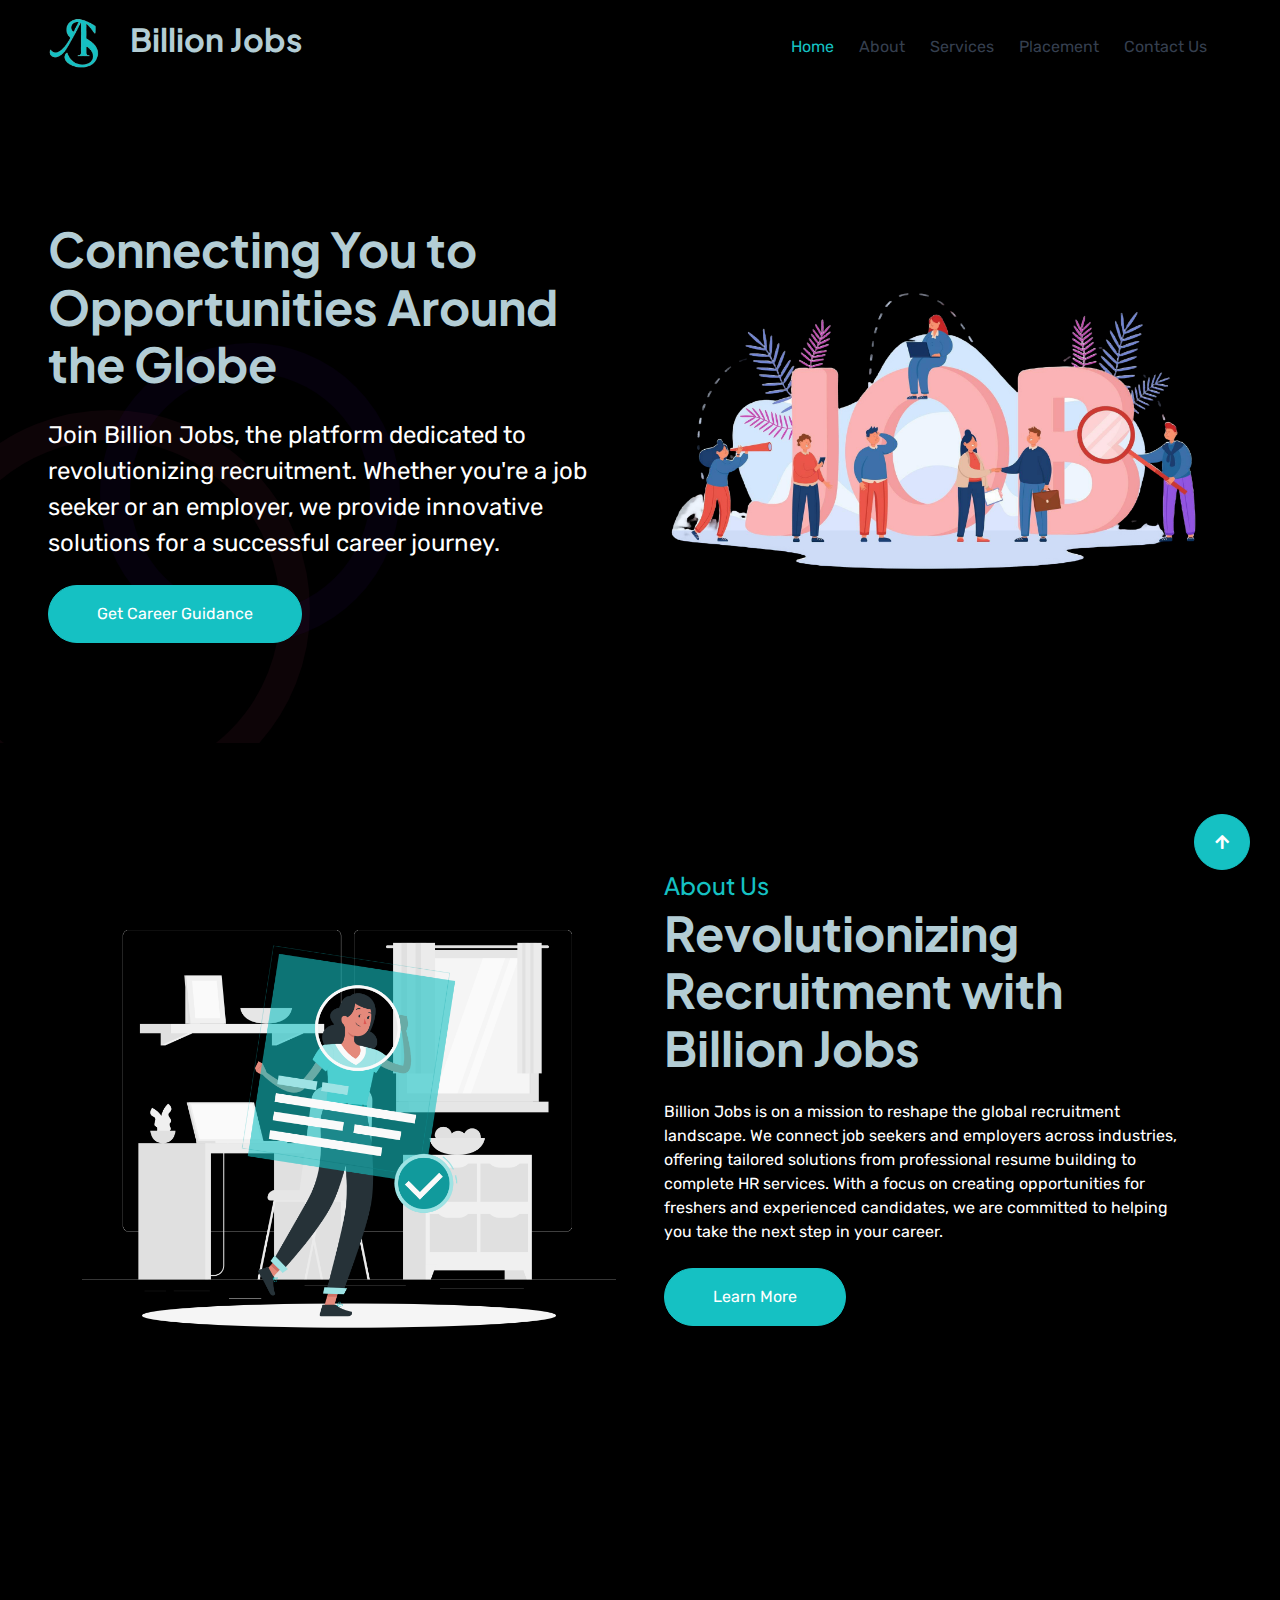
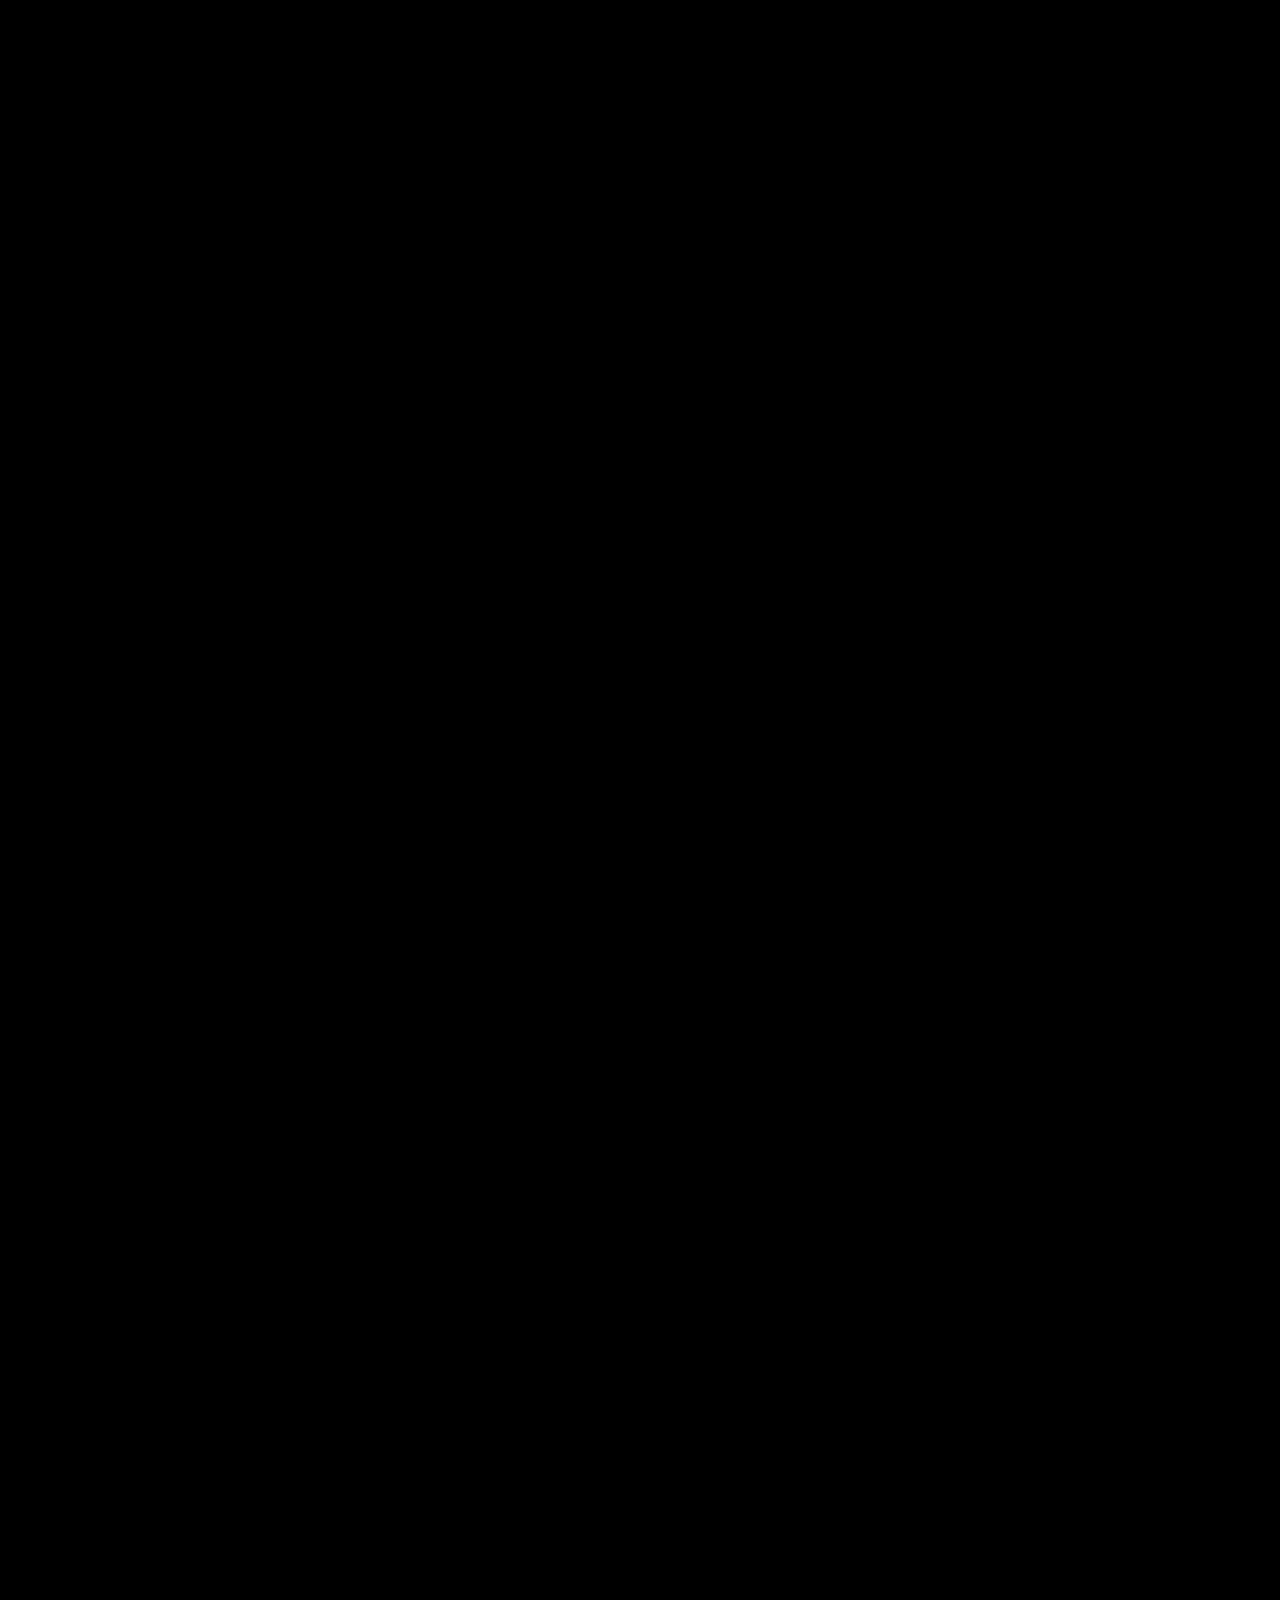
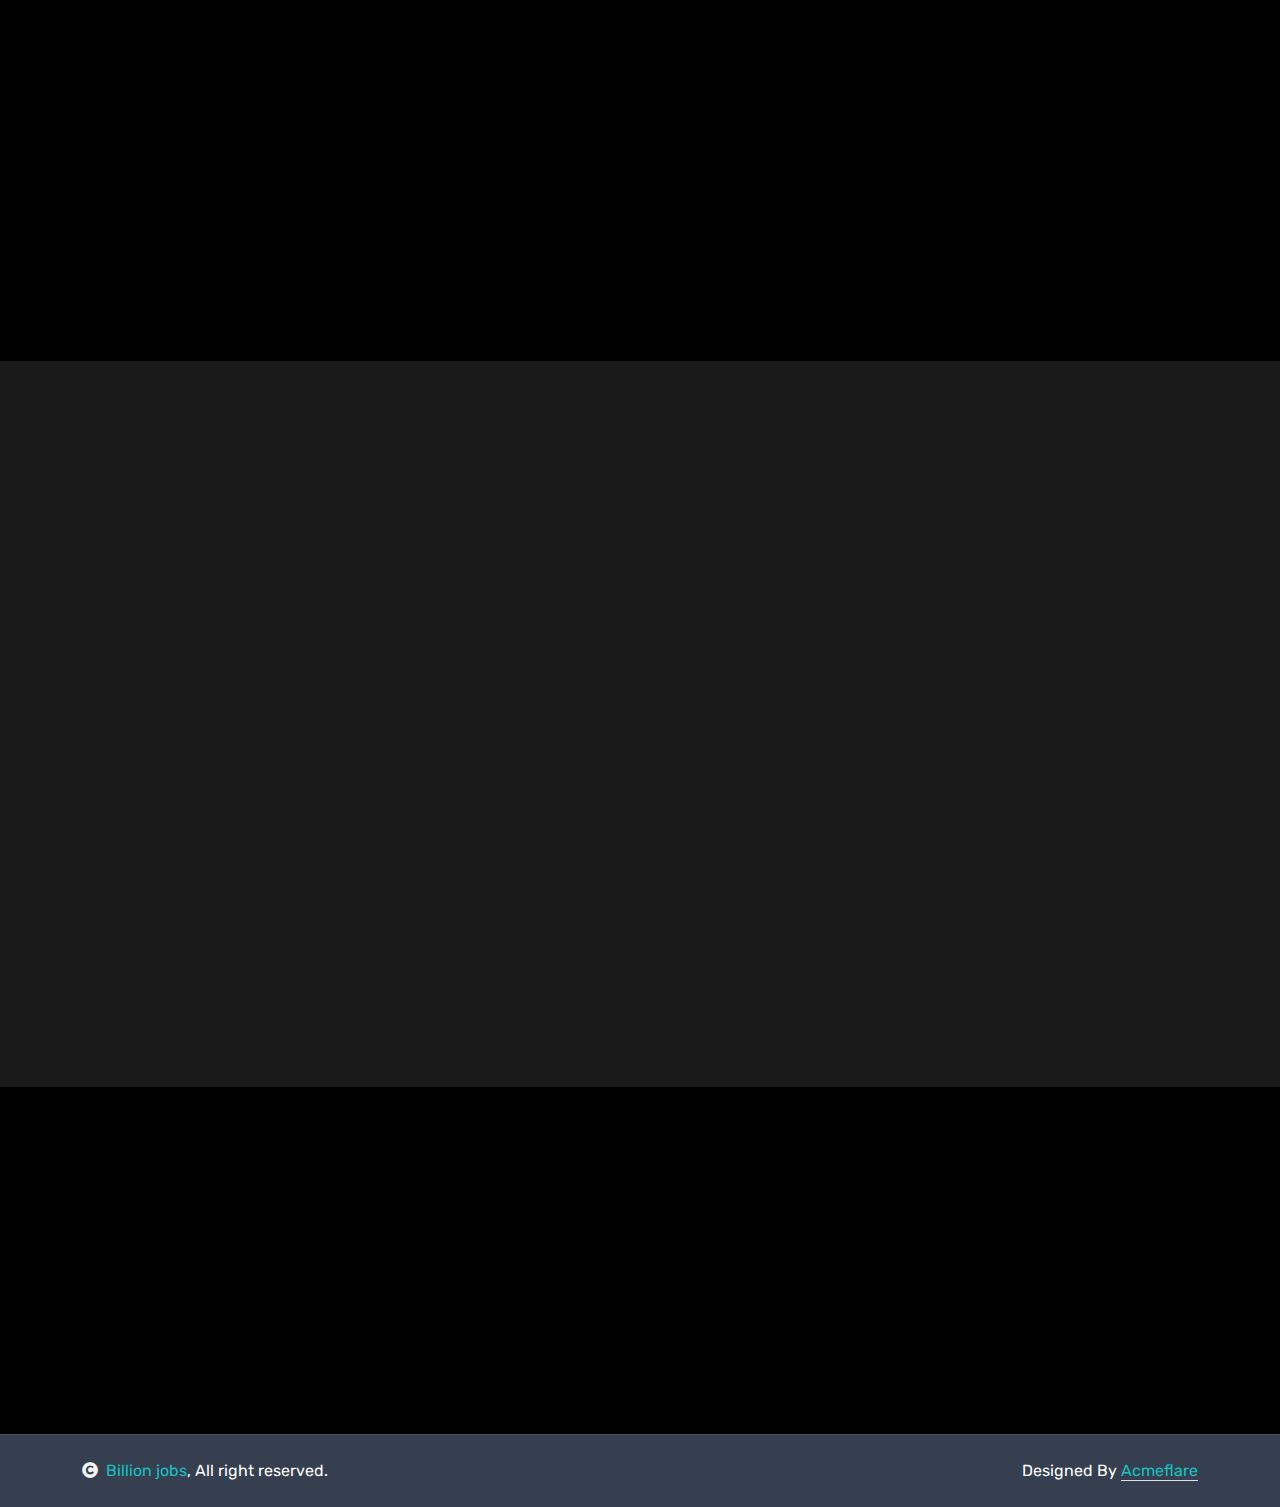
==== commit cadc9ba0: "first" ====
--- a/index.html
+++ b/index.html
@@ -90,7 +90,7 @@
         
 
       <!-- About Start -->
-<div class="container-fluid overflow-hidden py-5" style="margin-top: 6rem;">
+<div class="container-fluid overflow-hidden " style="margin-top: 5rem;">
     <div class="container py-5">
         <div class="row g-5">
             <div class="col-lg-6 wow fadeInUp" data-wow-delay="0.1s">
--- a/css/style.css
+++ b/css/style.css
@@ -528,7 +528,7 @@
 }
 
 .hero-header {
-    padding-top: 160px;
+    padding-top: 220px;
     padding-bottom: 100px;
     position: relative;
 }
@@ -898,6 +898,11 @@
         margin-top: -250px;
         margin-right: -15px;
     }
+    .hero-header {
+        padding-top: 60px;
+        padding-bottom: 100px;
+        position: relative;
+    }
 }
 /*** Testimonial End ***/
 
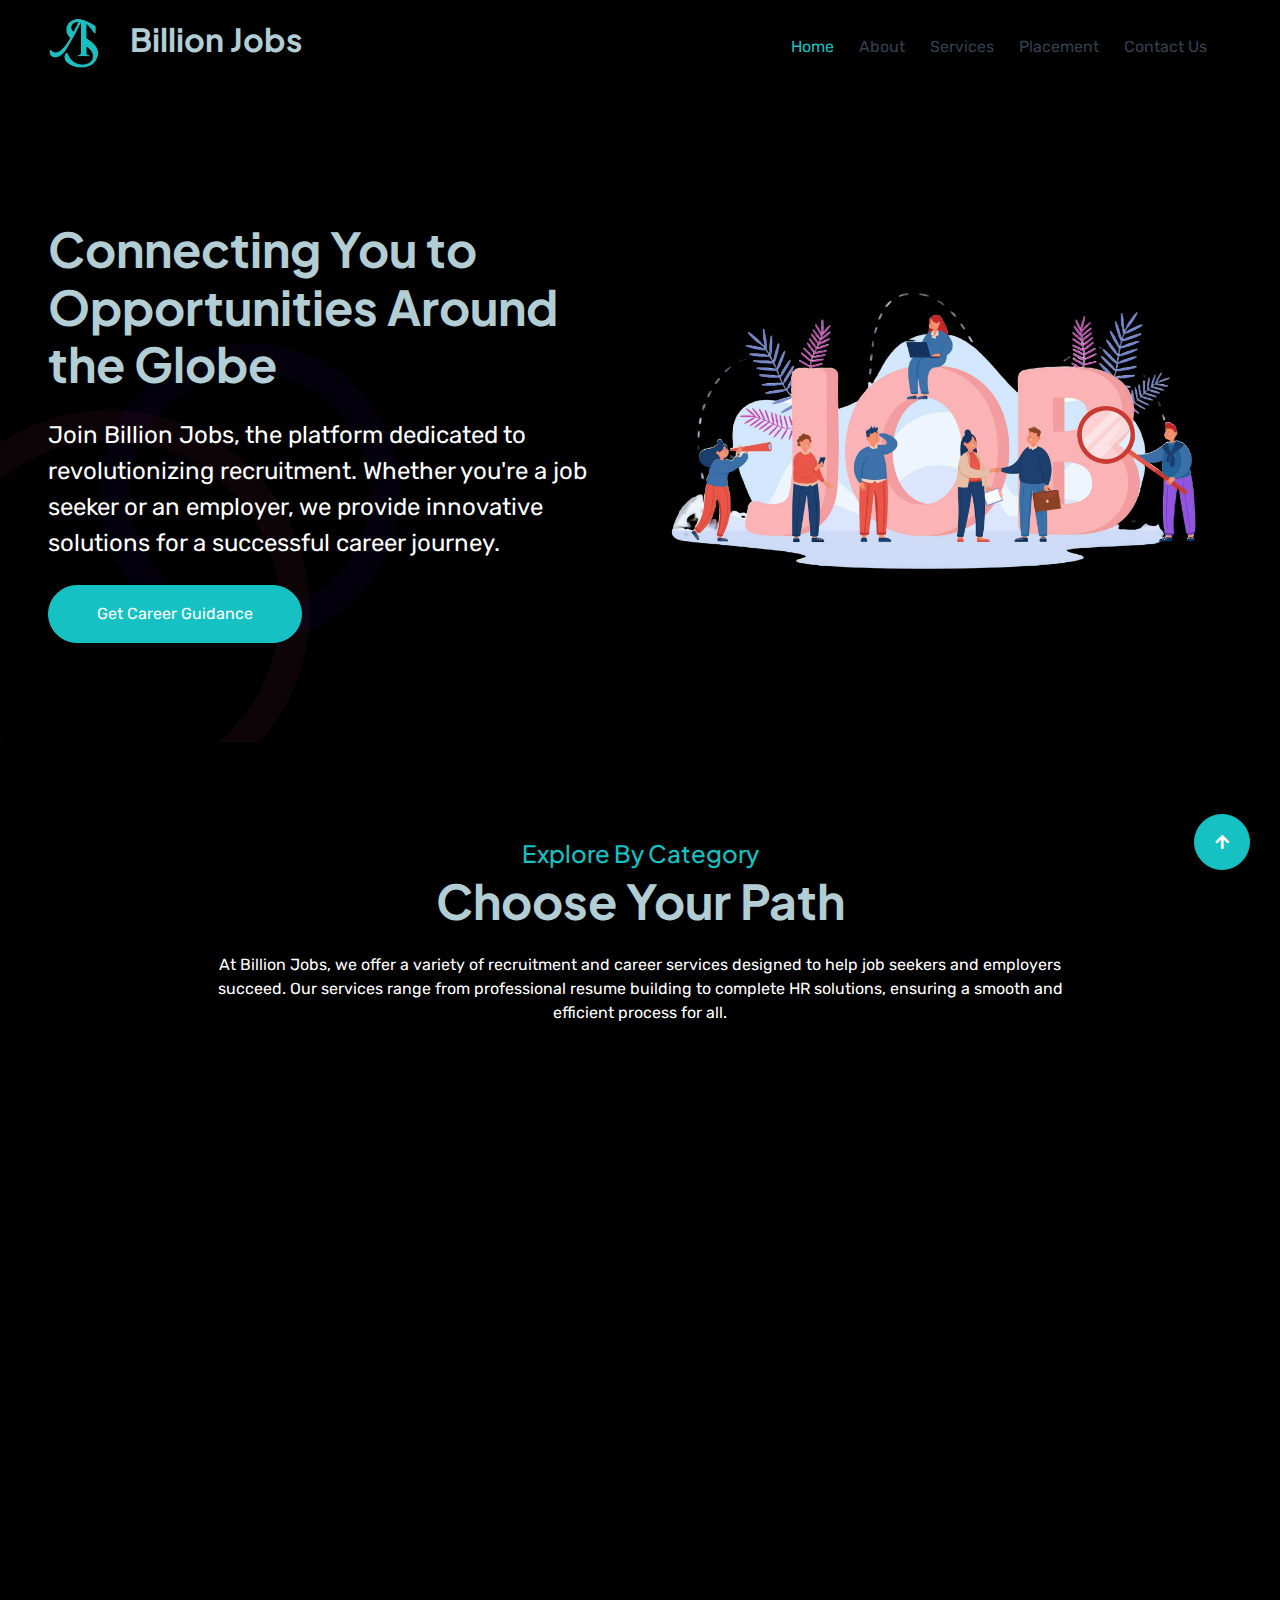
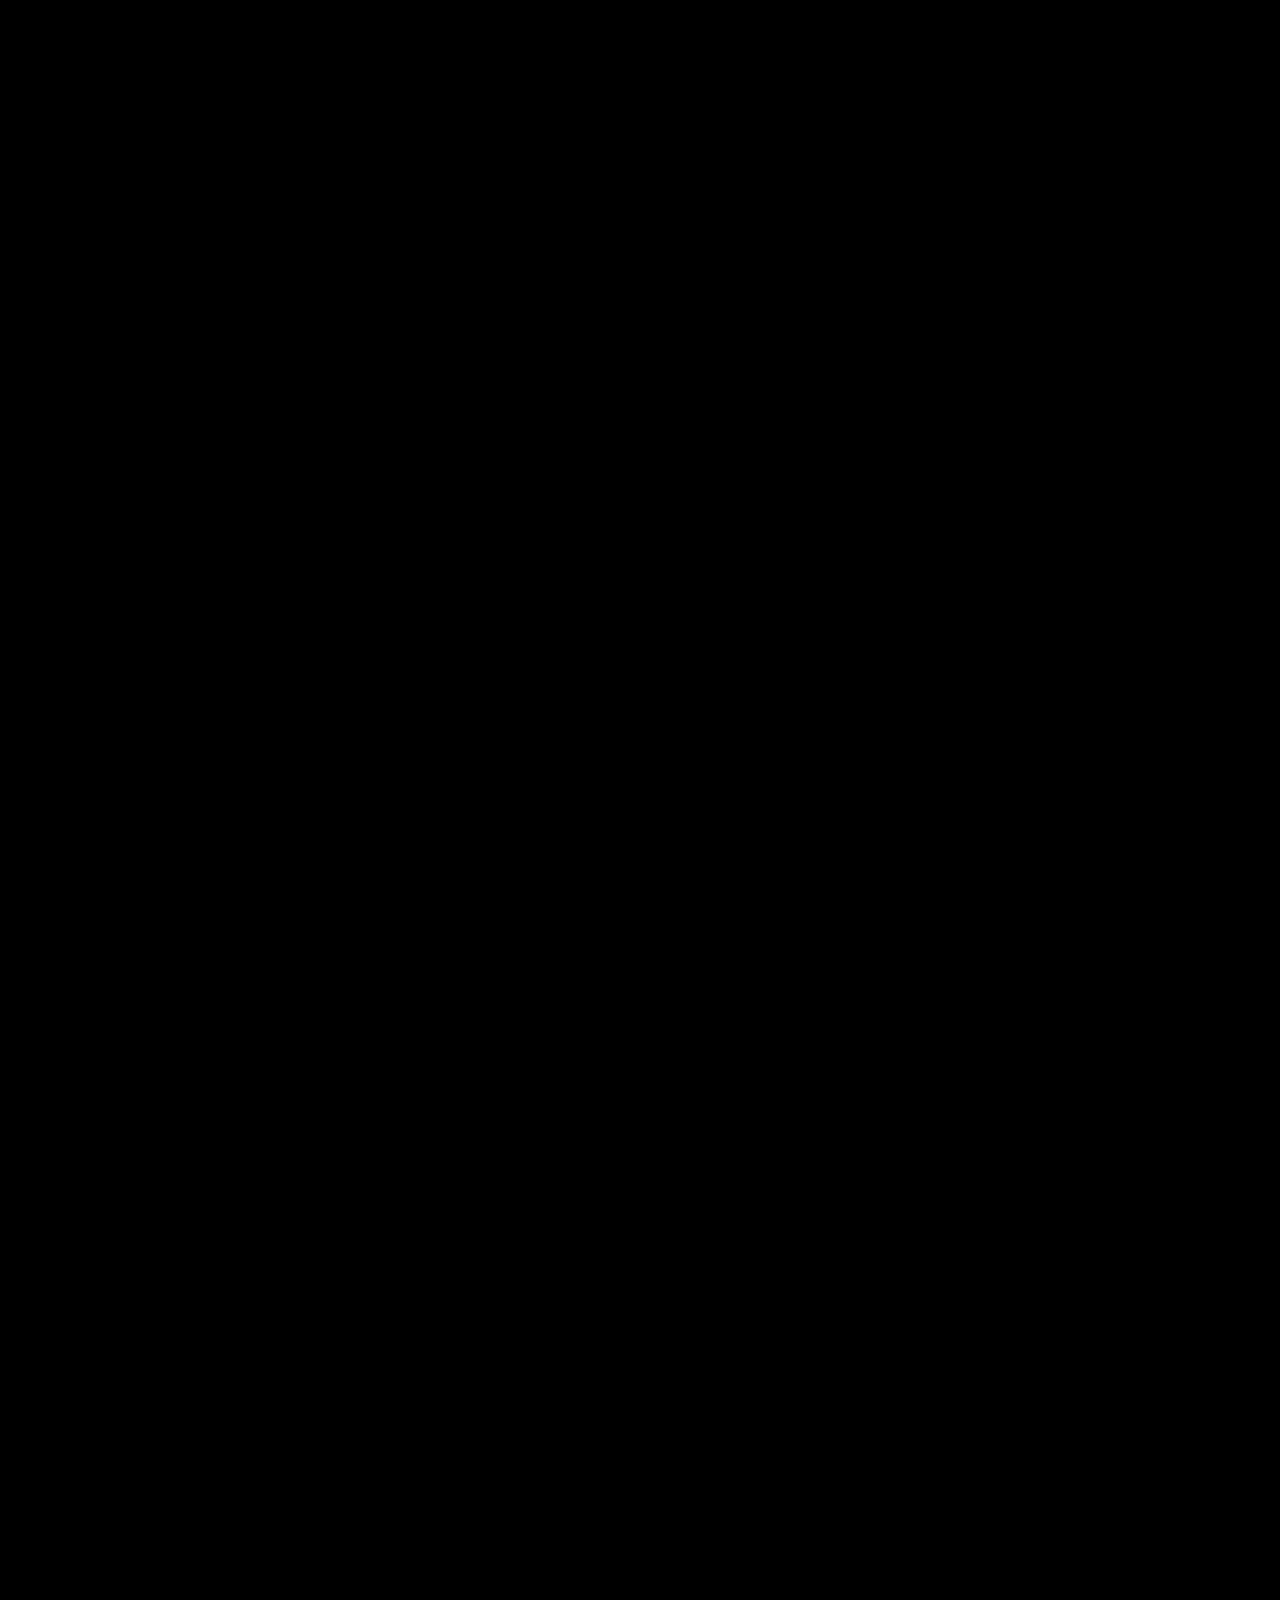
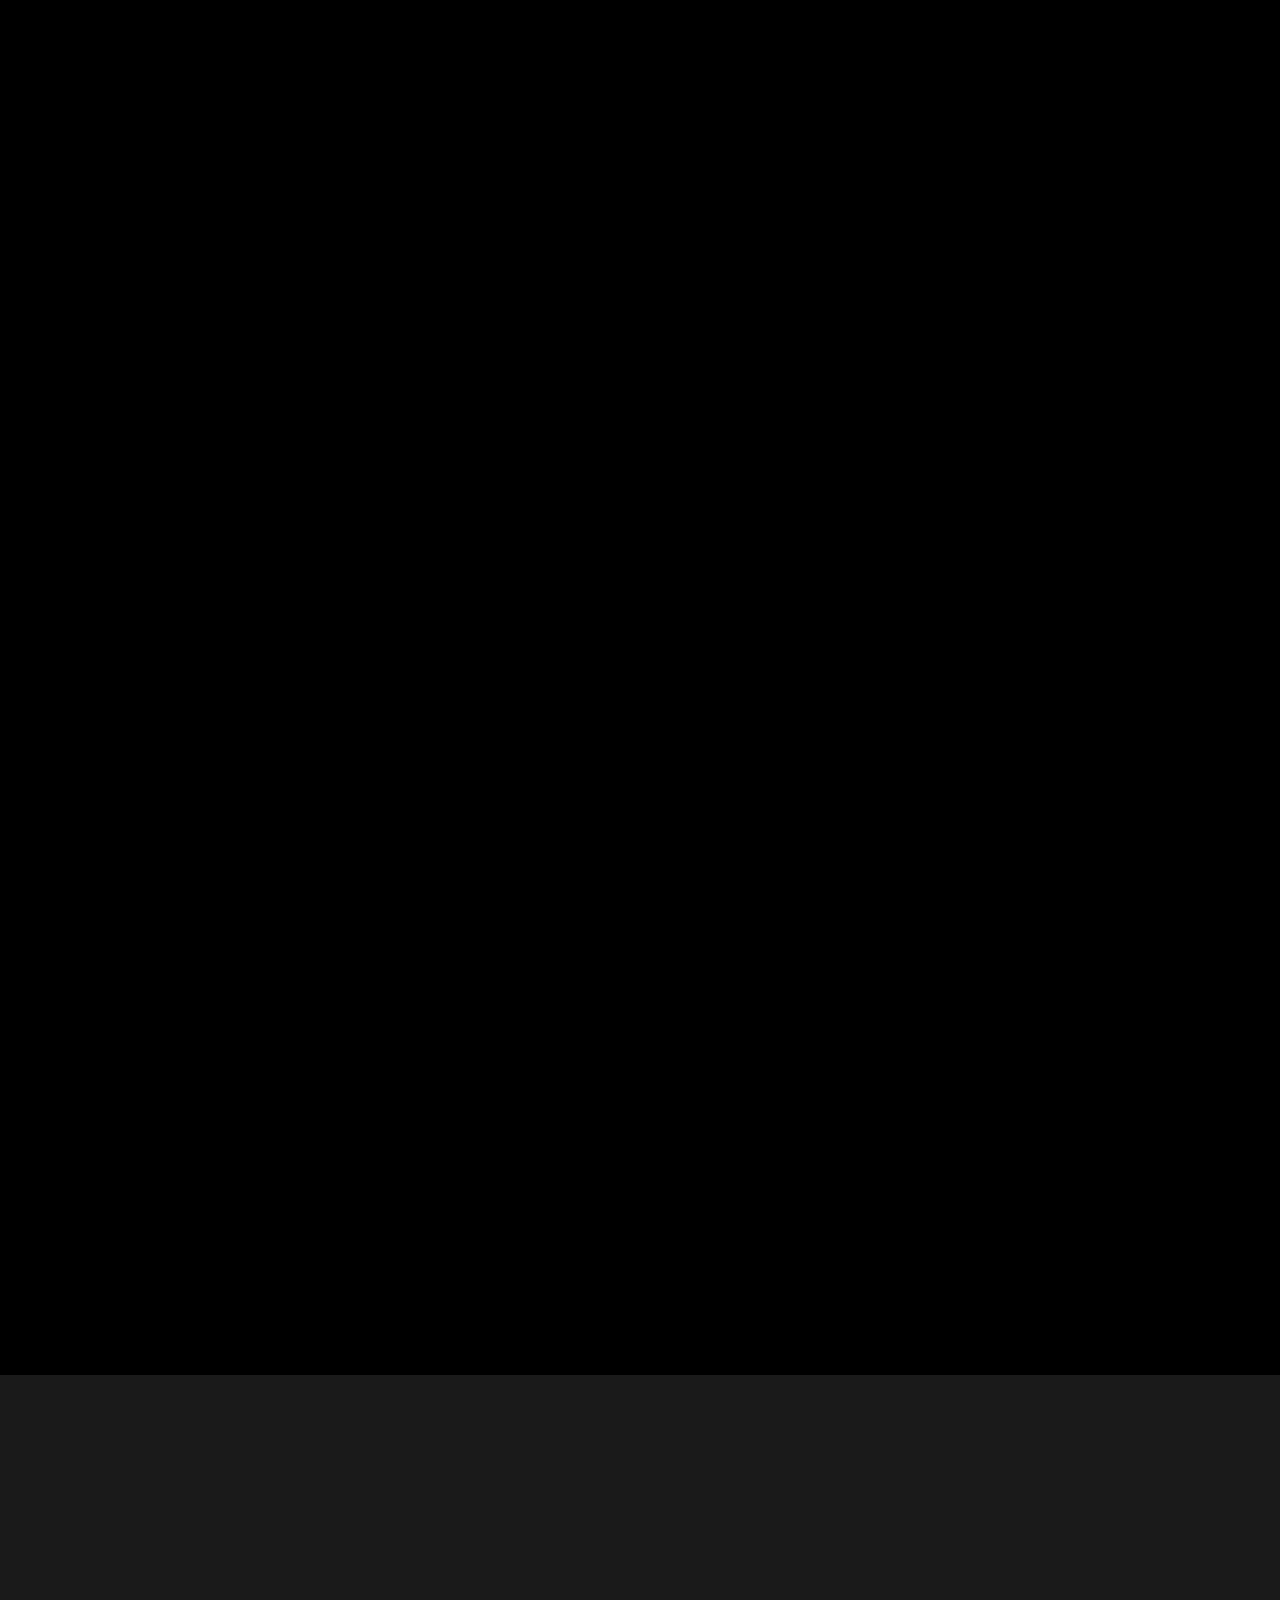
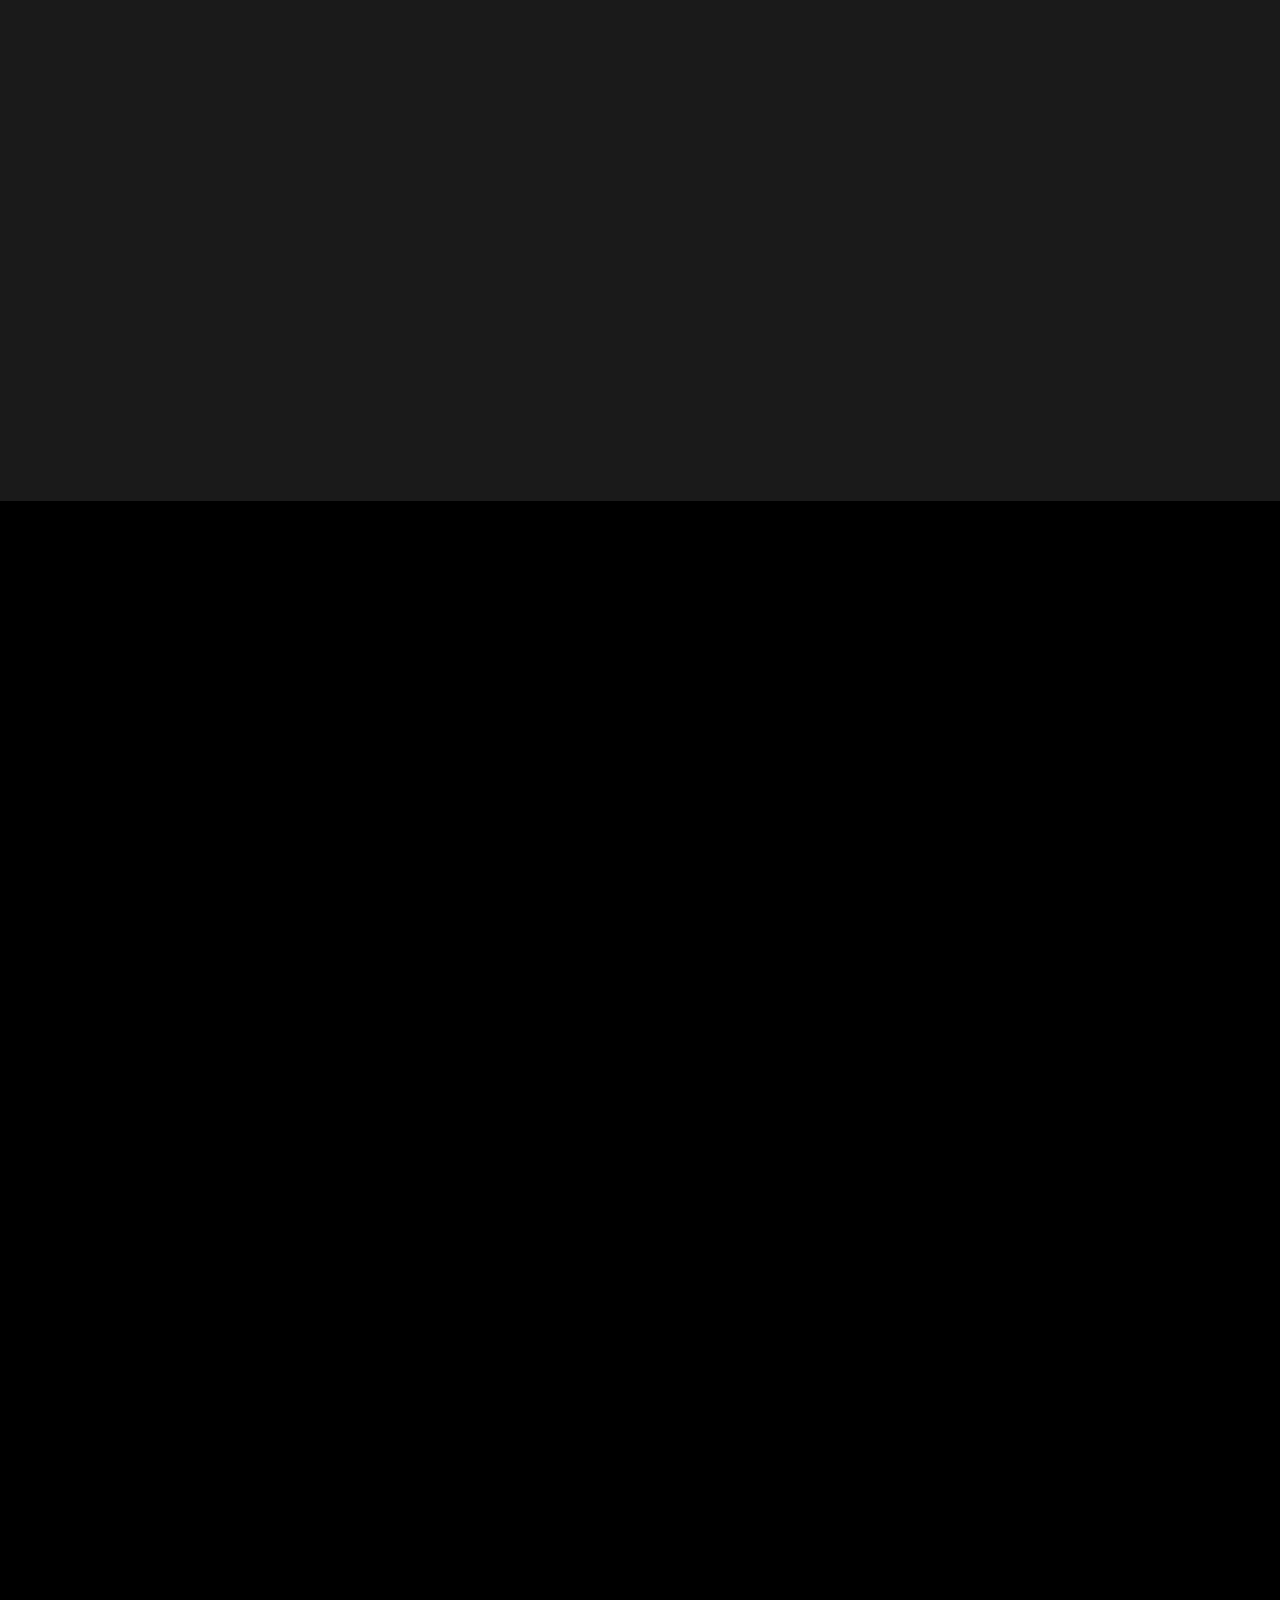
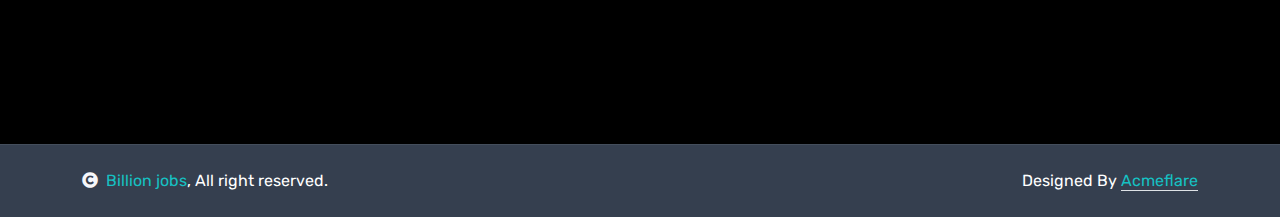
==== commit 374d4688: "first" ====
--- a/index.html
+++ b/index.html
@@ -87,6 +87,97 @@
         </div>
         <!-- Navbar & Hero End -->
        
+        <div class="container-fluid service py-5">
+            <div class="container py-5">
+                <div class="text-center mx-auto mb-5" style="max-width: 900px;">
+                    <h4 class="mb-1 text-primary">Explore By Category</h4>
+                    <h1 class="display-5 mb-4">Choose Your Path</h1>
+                    <p class="mb-0">At Billion Jobs, we offer a variety of recruitment and career services designed to help job seekers and employers succeed. Our services range from professional resume building to complete HR solutions, ensuring a smooth and efficient process for all.</p>
+                </div>
+                <div class="row g-4 justify-content-center">
+                    <!-- Service Item 1 -->
+                    <div class="col-md-6 col-lg-3 wow fadeInUp" data-wow-delay="0.1s">
+                        <div class="service-item text-center rounded p-4 ">
+                            <div class="service-icon d-inline-block rounded p-4 mb-4">
+                                <i class="fas fa-bullhorn fa-5x text-secondary"></i>
+                            </div>
+                            <h4 class="mb-4">Marketing</h4>
+                         
+                        </div>
+                    </div>
+                    <!-- Service Item 2 -->
+                    <div class="col-md-6 col-lg-3 wow fadeInUp" data-wow-delay="0.3s">
+                        <div class="service-item text-center rounded p-4 ">
+                            <div class="service-icon d-inline-block rounded p-4 mb-4">
+                                <i class="fas fa-headset fa-5x text-secondary"></i>
+                            </div>
+                            <h4 class="mb-4">Customer Service</h4>
+                         
+                        </div>
+                    </div>
+                    <!-- Service Item 3 -->
+                    <div class="col-md-6 col-lg-3 wow fadeInUp" data-wow-delay="0.5s">
+                        <div class="service-item text-center rounded p-4 ">
+                            <div class="service-icon d-inline-block rounded p-4 mb-4">
+                                <i class="fas fa-users fa-5x text-secondary"></i>
+                            </div>
+                            <h4 class="mb-4">Human Resource</h4>
+                         
+                        </div>
+                    </div>
+                    <!-- Service Item 4 -->
+                    <div class="col-md-6 col-lg-3 wow fadeInUp" data-wow-delay="0.7s">
+                        <div class="service-item text-center rounded p-4 ">
+                            <div class="service-icon d-inline-block rounded p-4 mb-4">
+                                <i class="fas fa-tasks fa-5x text-secondary"></i>
+                            </div>
+                            <h4 class="mb-4">Project Management</h4>
+                         
+                        </div>
+                    </div>
+                    <!-- Service Item 5 -->
+                    <div class="col-md-6 col-lg-3 wow fadeInUp" data-wow-delay="0.9s">
+                        <div class="service-item text-center rounded p-4 ">
+                            <div class="service-icon d-inline-block rounded p-4 mb-4">
+                                <i class="fas fa-chart-line fa-5x text-secondary"></i>
+                            </div>
+                            <h4 class="mb-4">Business Development</h4>
+                         
+                        </div>
+                    </div>
+                    <!-- Service Item 6 -->
+                    <div class="col-md-6 col-lg-3 wow fadeInUp" data-wow-delay="1.1s">
+                        <div class="service-item text-center rounded p-4 ">
+                            <div class="service-icon d-inline-block rounded p-4 mb-4">
+                                <i class="fas fa-comments fa-5x text-secondary"></i>
+                            </div>
+                            <h4 class="mb-4">Sales & Communication</h4>
+                         
+                        </div>
+                    </div>
+                    <!-- Service Item 7 -->
+                    <div class="col-md-6 col-lg-3 wow fadeInUp" data-wow-delay="1.3s">
+                        <div class="service-item text-center rounded p-4 ">
+                            <div class="service-icon d-inline-block rounded p-4 mb-4">
+                                <i class="fas fa-book fa-5x text-secondary"></i>
+                            </div>
+                            <h4 class="mb-4">Teaching & Education</h4>
+                         
+                        </div>
+                    </div>
+                    <!-- Service Item 8 -->
+                    <div class="col-md-6 col-lg-3 wow fadeInUp" data-wow-delay="1.5s">
+                        <div class="service-item text-center rounded p-4 ">
+                            <div class="service-icon d-inline-block rounded p-4 mb-4">
+                                <i class="fas fa-pencil-ruler fa-5x text-secondary"></i>
+                            </div>
+                            <h4 class="mb-4">Design & Creative</h4>
+                         
+                        </div>
+                    </div>
+                </div>
+            </div>
+        </div>
         
 
       <!-- About Start -->
@@ -214,7 +305,7 @@
                     </div>
                     <h4 class="mb-4">For Candidates</h4>
                     <p class="mb-4">Looking for career guidance and support? Connect with us, and we’ll provide personalized career advice to help you reach your goals.</p>
-                    <a href="#" class="btn btn-primary mt-2">Book a Meeting</a>
+                    <a href="https://calendly.com/billionjobss" class="btn btn-primary mt-2">Book a Meeting</a>
                 </div>
             </div>
 
@@ -225,7 +316,7 @@
                     </div>
                     <h4 class="mb-4">For Companies</h4>
                     <p class="mb-4">Need a solid strategy to manage your HR department effectively? Let us help you streamline your processes with tailored HR solutions.</p>
-                    <a href="#" class="btn btn-primary mt-2">Book a Meeting</a>
+                    <a href="https://calendly.com/billionjobss" class="btn btn-primary mt-2">Book a Meeting</a>
                 </div>
             </div>
         </div>
@@ -304,6 +395,136 @@
 
 <!-- FAQ End -->
 
+<!-- Testimonial Start -->
+<div class="container-fluid testimonial py-5">
+    <div class="container py-5">
+        <div class="text-center mx-auto mb-5 wow fadeInUp" data-wow-delay="0.1s" style="max-width: 900px;">
+            <h4 class="text-primary">Testimonial</h4>
+            <h1 class="display-5 mb-4">What Our Clients Say About Us</h1>
+            <p>Billion Jobs is on a mission to reshape the global recruitment landscape. We connect job seekers and employers across industries, offering tailored solutions from professional resume building to complete HR services. With a focus on creating opportunities for freshers and experienced candidates, we are committed to helping you take the next step in your career.</p>
+        </div>
+        <div class="testimonial-carousel owl-carousel wow zoomInDown" data-wow-delay="0.2s">
+            <div class="testimonial-item" data-dot="<img class='img-fluid' src='img/testimonial-img-1.jpg' alt=''>">
+                <div class="testimonial-inner text-center p-5">
+                    <div class="d-flex align-items-center justify-content-center mb-4">
+                        <div class="testimonial-inner-img border border-primary border-3 me-4" style="width: 100px; height: 100px; border-radius: 50%;">
+                            <img src="img/testimonial-img-1.jpg" class="img-fluid rounded-circle" alt="">
+                        </div>
+                        <div>
+                            <h5 class="mb-2">Meera Pillai</h5>
+                            <p class="mb-0">Kochi, Kerala</p>
+                        </div>
+                    </div>
+                    <p class="fs-7">Billion Jobs helped me build a professional resume that landed me interviews with top companies in Kochi. The support was incredible, and I felt well-prepared for my job search.</p>
+                    <div class="text-center">
+                        <div class="d-flex justify-content-center">
+                            <i class="fas fa-star text-primary"></i>
+                            <i class="fas fa-star text-primary"></i>
+                            <i class="fas fa-star text-primary"></i>
+                            <i class="fas fa-star text-primary"></i>
+                            <i class="fas fa-star text-primary"></i>
+                        </div>
+                    </div>
+                </div>
+            </div>
+            <div class="testimonial-item" data-dot="<img class='img-fluid' src='img/testimonial-img-2.jpg' alt=''>">
+                <div class="testimonial-inner text-center p-5">
+                    <div class="d-flex align-items-center justify-content-center mb-4">
+                        <div class="testimonial-inner-img border border-primary border-3 me-4" style="width: 100px; height: 100px; border-radius: 50%;">
+                            <img src="img/testimonial-img-2.jpg" class="img-fluid rounded-circle" alt="">
+                        </div>
+                        <div>
+                            <h5 class="mb-2">Rajesh Nair</h5>
+                            <p class="mb-0">Thiruvananthapuram, Kerala</p>
+                        </div>
+                    </div>
+                    <p class="fs-7">I was able to switch careers effortlessly with the help of Billion Jobs. Their career counseling and HR services made the transition smooth and stress-free.</p>
+                    <div class="text-center">
+                        <div class="d-flex justify-content-center">
+                            <i class="fas fa-star text-primary"></i>
+                            <i class="fas fa-star text-primary"></i>
+                            <i class="fas fa-star text-primary"></i>
+                            <i class="fas fa-star text-primary"></i>
+                            <i class="fas fa-star text-primary"></i>
+                        </div>
+                    </div>
+                </div>
+            </div>
+            <div class="testimonial-item" data-dot="<img class='img-fluid' src='img/testimonial-img-3.jpg' alt=''>">
+                <div class="testimonial-inner text-center p-5">
+                    <div class="d-flex align-items-center justify-content-center mb-4">
+                        <div class="testimonial-inner-img border border-primary border-3 me-4" style="width: 100px; height: 100px; border-radius: 50%;">
+                            <img src="img/testimonial-img-3.jpg" class="img-fluid rounded-circle" alt="">
+                        </div>
+                        <div>
+                            <h5 class="mb-2">Vishnu S.</h5>
+                            <p class="mb-0">Alappuzha, Kerala</p>
+                        </div>
+                    </div>
+                    <p class="fs-7">The recruitment services from Billion Jobs were exceptional. They connected me with reputable employers in Alappuzha and supported me throughout the interview process.</p>
+                    <div class="text-center">
+                        <div class="d-flex justify-content-center">
+                            <i class="fas fa-star text-primary"></i>
+                            <i class="fas fa-star text-primary"></i>
+                            <i class="fas fa-star text-primary"></i>
+                            <i class="fas fa-star text-primary"></i>
+                            <i class="fas fa-star text-primary"></i>
+                        </div>
+                    </div>
+                </div>
+            </div>
+            <div class="testimonial-item" data-dot="<img class='img-fluid' src='img/testimonial-img-4.jpg' alt=''>">
+                <div class="testimonial-inner text-center p-5">
+                    <div class="d-flex align-items-center justify-content-center mb-4">
+                        <div class="testimonial-inner-img border border-primary border-3 me-4" style="width: 100px; height: 100px; border-radius: 50%;">
+                            <img src="img/testimonial-img-4.jpg" class="img-fluid rounded-circle" alt="">
+                        </div>
+                        <div>
+                            <h5 class="mb-2">Anjali Menon</h5>
+                            <p class="mb-0">Thrissur, Kerala</p>
+                        </div>
+                    </div>
+                    <p class="fs-7">Thanks to Billion Jobs, I found a job that perfectly matched my skills and preferences. The entire recruitment process was seamless, and I would highly recommend them.</p>
+                    <div class="text-center">
+                        <div class="d-flex justify-content-center">
+                            <i class="fas fa-star text-primary"></i>
+                            <i class="fas fa-star text-primary"></i>
+                            <i class="fas fa-star text-primary"></i>
+                            <i class="fas fa-star text-primary"></i>
+                            <i class="fas fa-star text-primary"></i>
+                        </div>
+                    </div>
+                </div>
+            </div>
+            <div class="testimonial-item" data-dot="<img class='img-fluid' src='img/testimonial-img-5.jpg' alt=''>">
+                <div class="testimonial-inner text-center p-5">
+                    <div class="d-flex align-items-center justify-content-center mb-4">
+                        <div class="testimonial-inner-img border border-primary border-3 me-4" style="width: 100px; height: 100px; border-radius: 50%;">
+                            <img src="img/testimonial-img-5.jpg" class="img-fluid rounded-circle" alt="">
+                        </div>
+                        <div>
+                            <h5 class="mb-2">Divya Raj</h5>
+                            <p class="mb-0">Kozhikode, Kerala</p>
+                        </div>
+                    </div>
+                    <p class="fs-7">Billion Jobs was instrumental in helping me secure my first job in Kozhikode. The resume building service and interview preparation tips were invaluable.</p>
+                    <div class="text-center">
+                        <div class="d-flex justify-content-center">
+                            <i class="fas fa-star text-primary"></i>
+                            <i class="fas fa-star text-primary"></i>
+                            <i class="fas fa-star text-primary"></i>
+                            <i class="fas fa-star text-primary"></i>
+                            <i class="fas fa-star text-primary"></i>
+                        </div>
+                    </div>
+                </div>
+            </div>
+        </div>
+    </div>
+</div>
+<!-- Testimonial End -->
+
+
 
        
 
--- a/css/style.css
+++ b/css/style.css
@@ -70,7 +70,20 @@
     font-weight: normal;
     border-radius: 50%;
 }
-
+.btn-primaryp {
+    background-color: #28a3a7;
+    color: white;
+    text-decoration: none;
+    padding: 10px 20px;
+    border-radius: 5px;
+    font-weight: bold;
+    text-transform: uppercase;
+
+}
+.btn-primaryp:hover {
+    background-color: #1e8888;
+    color: wheat;
+}
 .btn.btn-primary {
     background: var(--bs-primary) !important;
     color: var(--bs-white) !important;
@@ -526,7 +539,27 @@
     75%   {bottom: 9%;}
     100%  {bottom: 0px;}
 }
-
+.job-listing {
+    background-color: #1c1c1c;
+    border-radius: 12px;
+    padding: 20px;
+    color: #fff;
+    box-shadow: 0 8px 16px rgba(0, 0, 0, 0.2);
+    transition: transform 0.3s ease, box-shadow 0.3s ease;
+}
+.job-listing:hover {
+    transform: translateY(-5px);
+    box-shadow: 0 16px 24px rgba(0, 0, 0, 0.3);
+}
+.card-title {
+    font-size: 1.6rem;
+    font-weight: bold;
+    margin-bottom: 10px;
+}
+.card-text {
+    margin-bottom: 12px;
+    font-size: 1rem;
+}
 .hero-header {
     padding-top: 220px;
     padding-bottom: 100px;
@@ -759,53 +792,12 @@
 /*** Testimonial Start ***/
 .testimonial {
     position: relative;
-    background: var(--bs-light);
+
     overflow: hidden;
     z-index: 1;
 }
-.testimonial::after {
-    content: "";
-    position: absolute;
-    top: 30%;
-    left: 0;
-    width: 80px;
-    height: 80px;
-    border-radius: 40px;
-    background: url(../img/testimonial-img-2.jpg) center center no-repeat;
-    animation: TestimonialMoveLeft 100s linear infinite;
-    z-index: -1;
-
-}
-
-.testimonial::before {
-    content: "";
-    position: absolute;
-    top: 30%;
-    right: 0;
-    width: 80px;
-    height: 80px;
-    border-radius: 40px;
-    background: url(../img/testimonial-img-3.jpg) center center no-repeat;
-    animation: TestimonialMoveRight 100s linear infinite;
-    z-index: -1;
-
-}
-
-@keyframes TestimonialMoveLeft {
-    0%   {left: 0px;}
-    25%   {top: 100px;}
-    50%   {left: 100%;}
-    75%   {top: 80%;}
-    100%  {left: 0px;}
-}
-
-@keyframes TestimonialMoveRight {
-    0%   {right: 0px;}
-    25%   {top: 100px;}
-    50%   {right: 100%;}
-    75%   {top: 80%;}
-    100%  {right: 0px;}
-}
+
+
 
 .testimonial .testimonial-carousel.owl-carousel {
     position: relative;
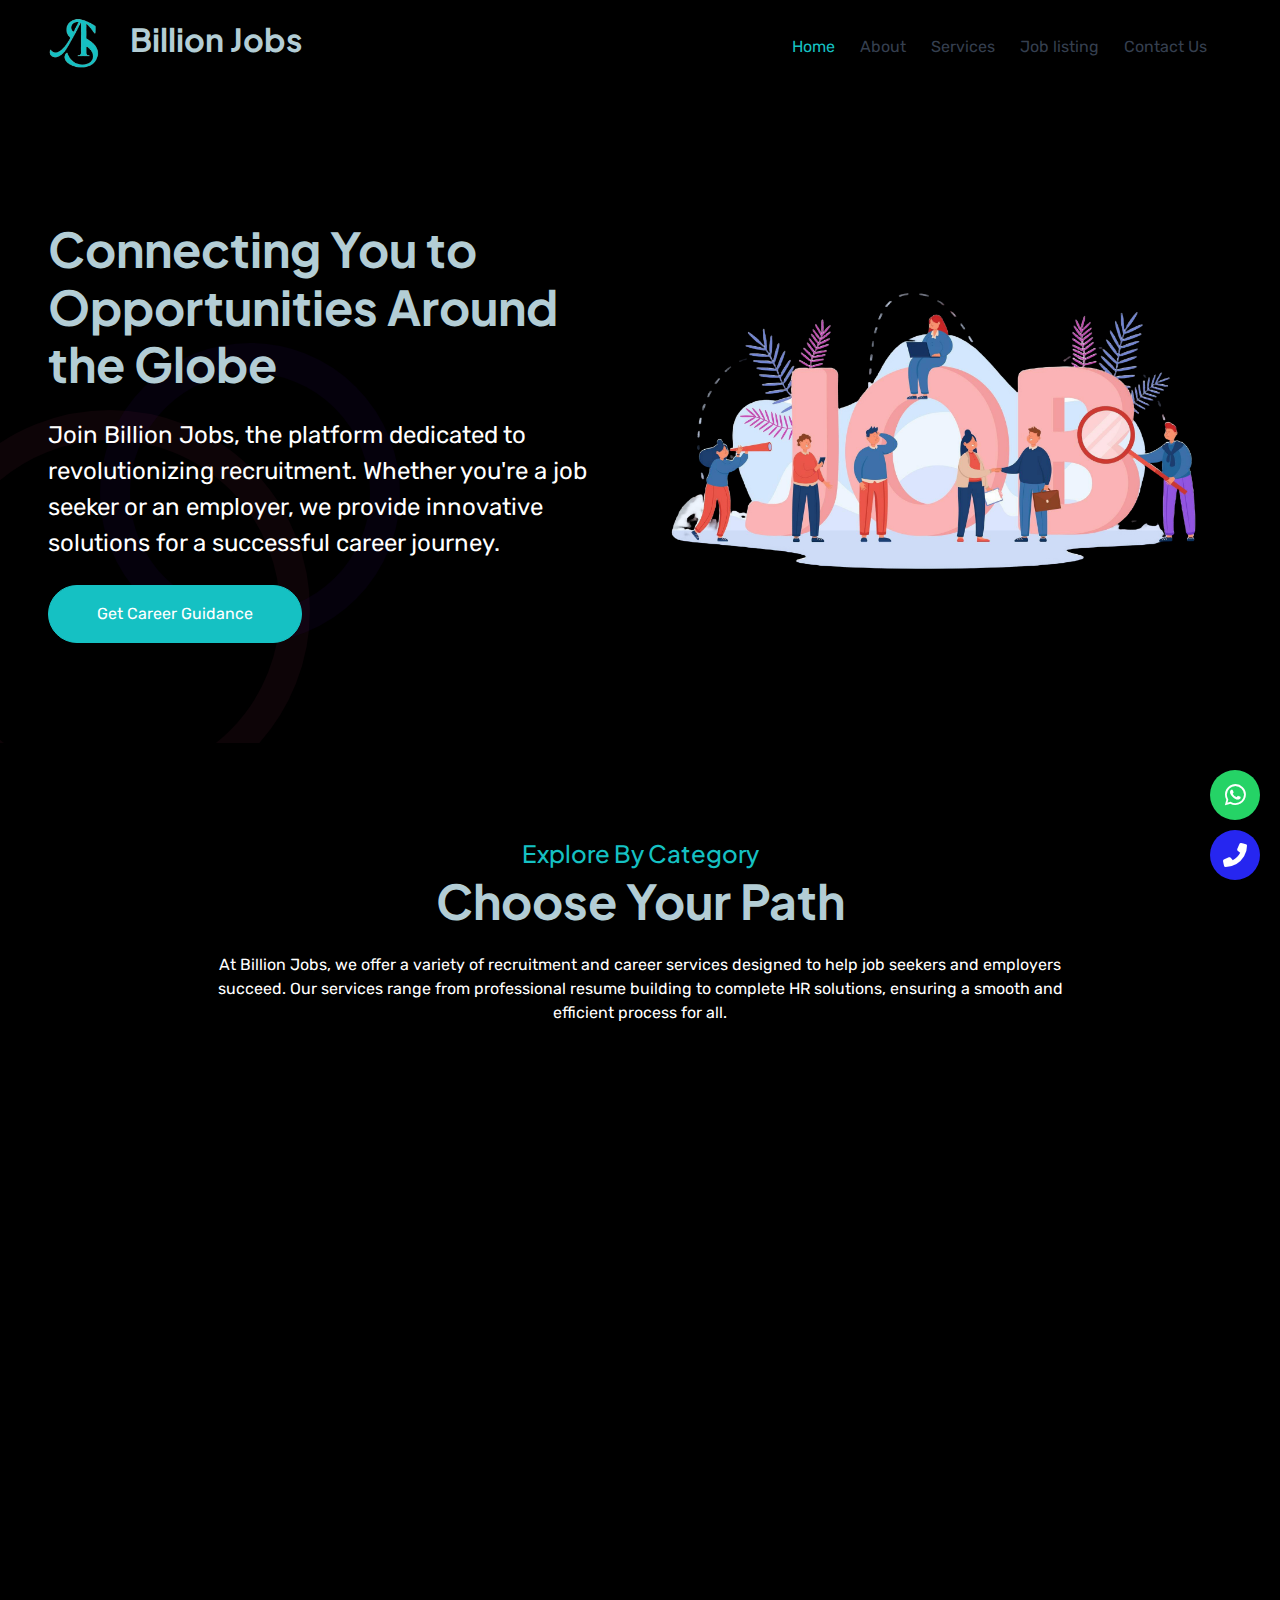
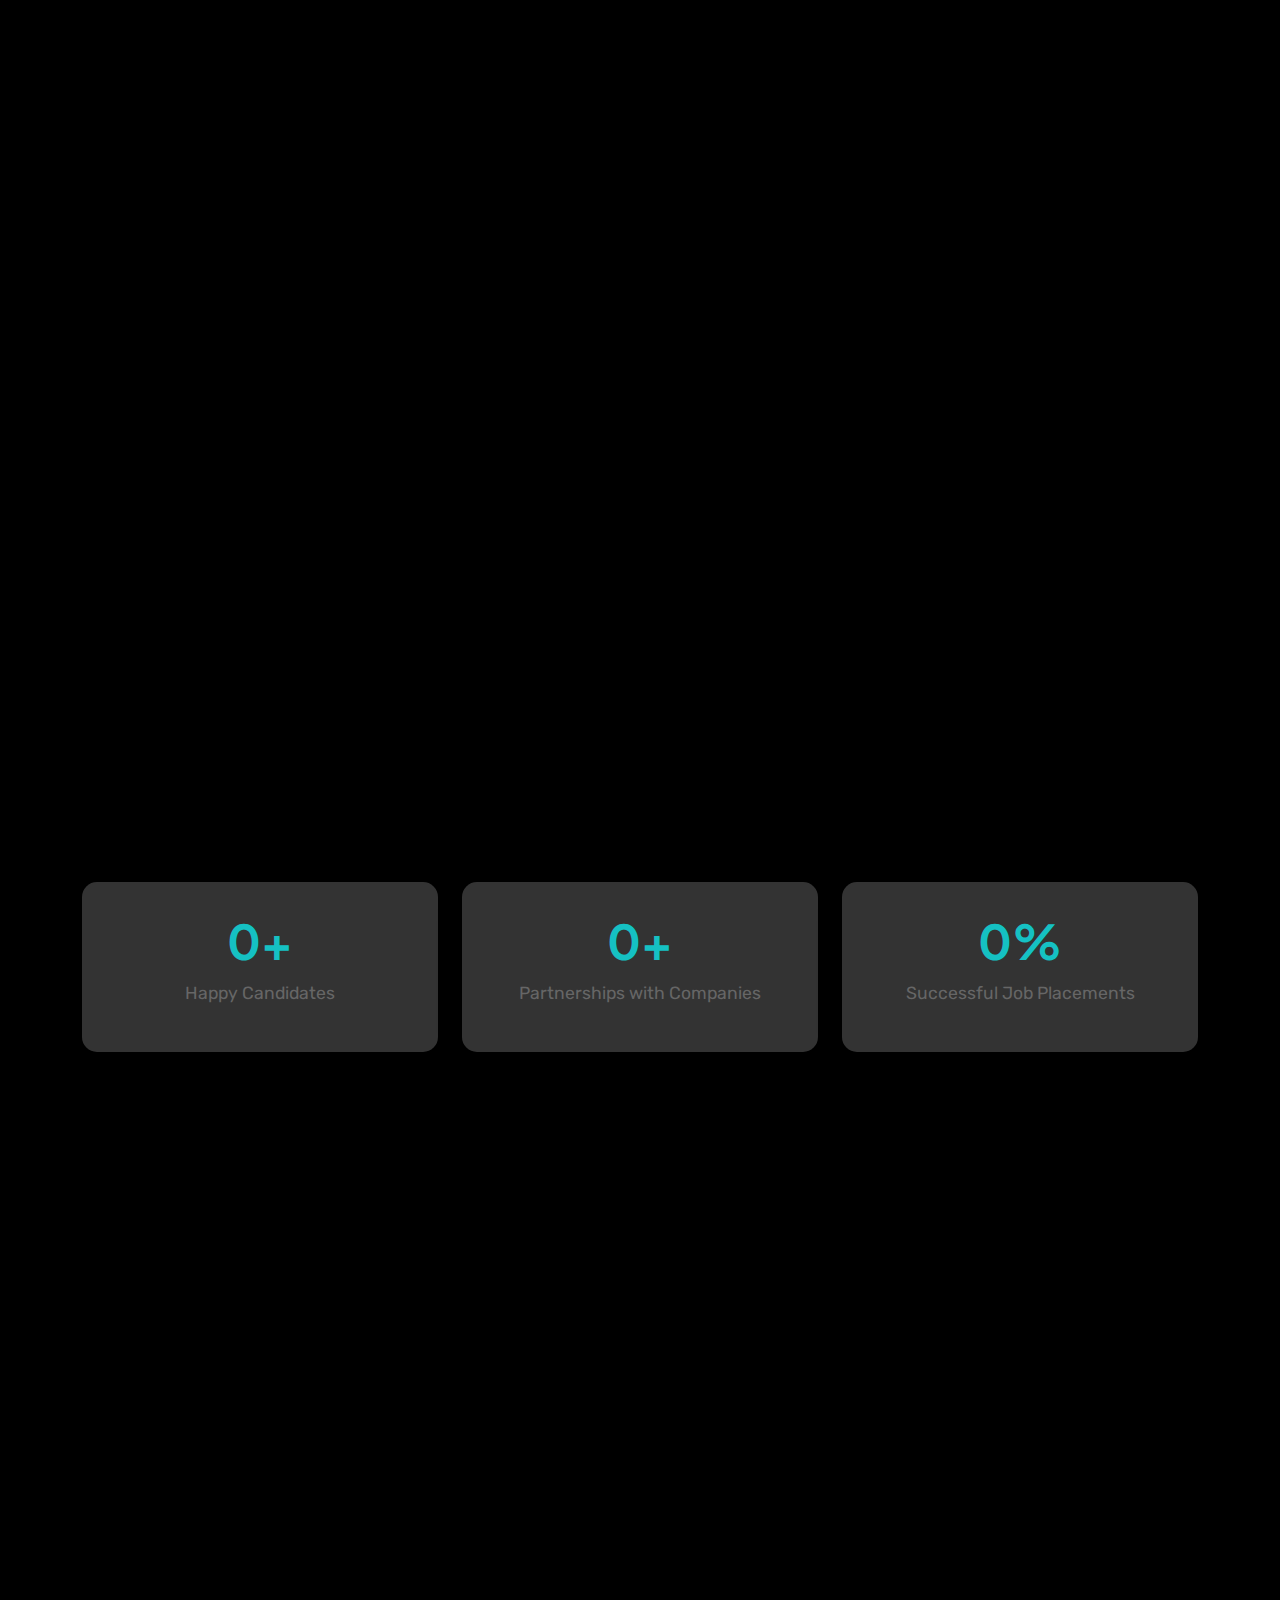
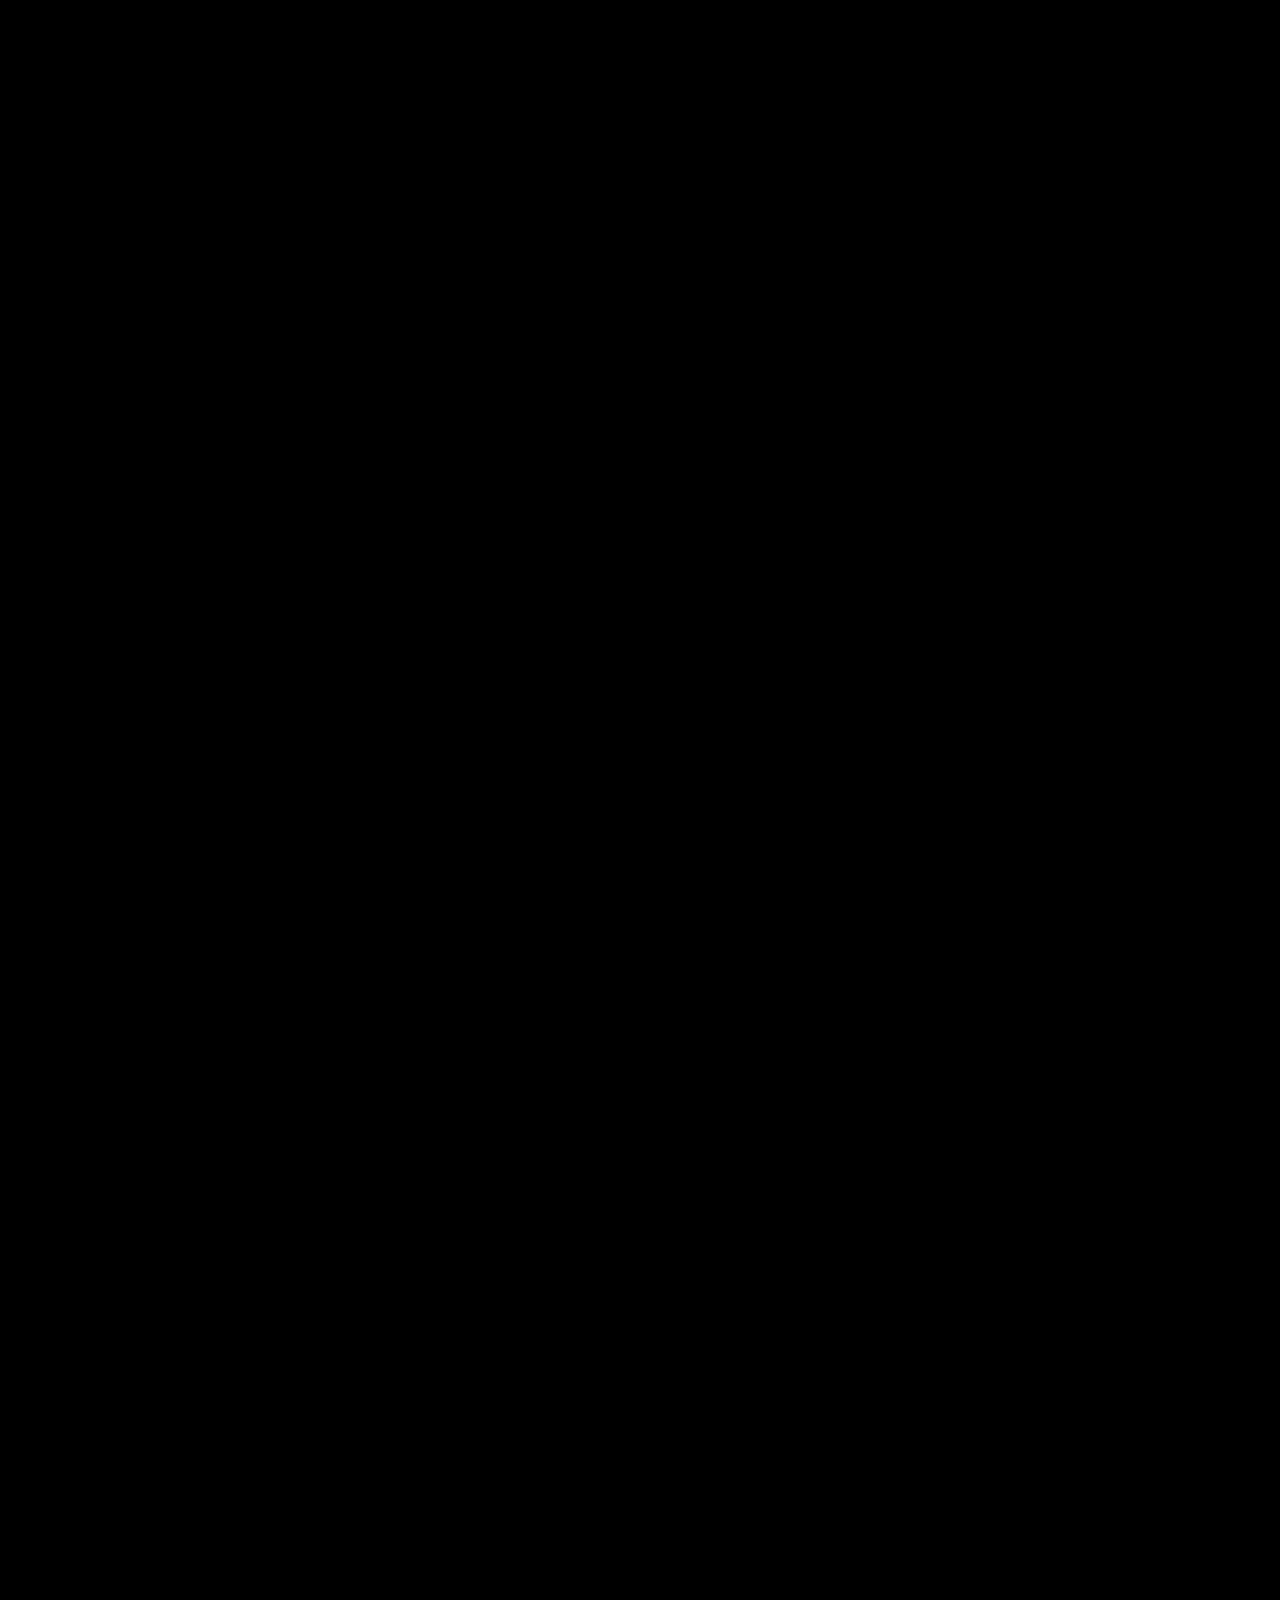
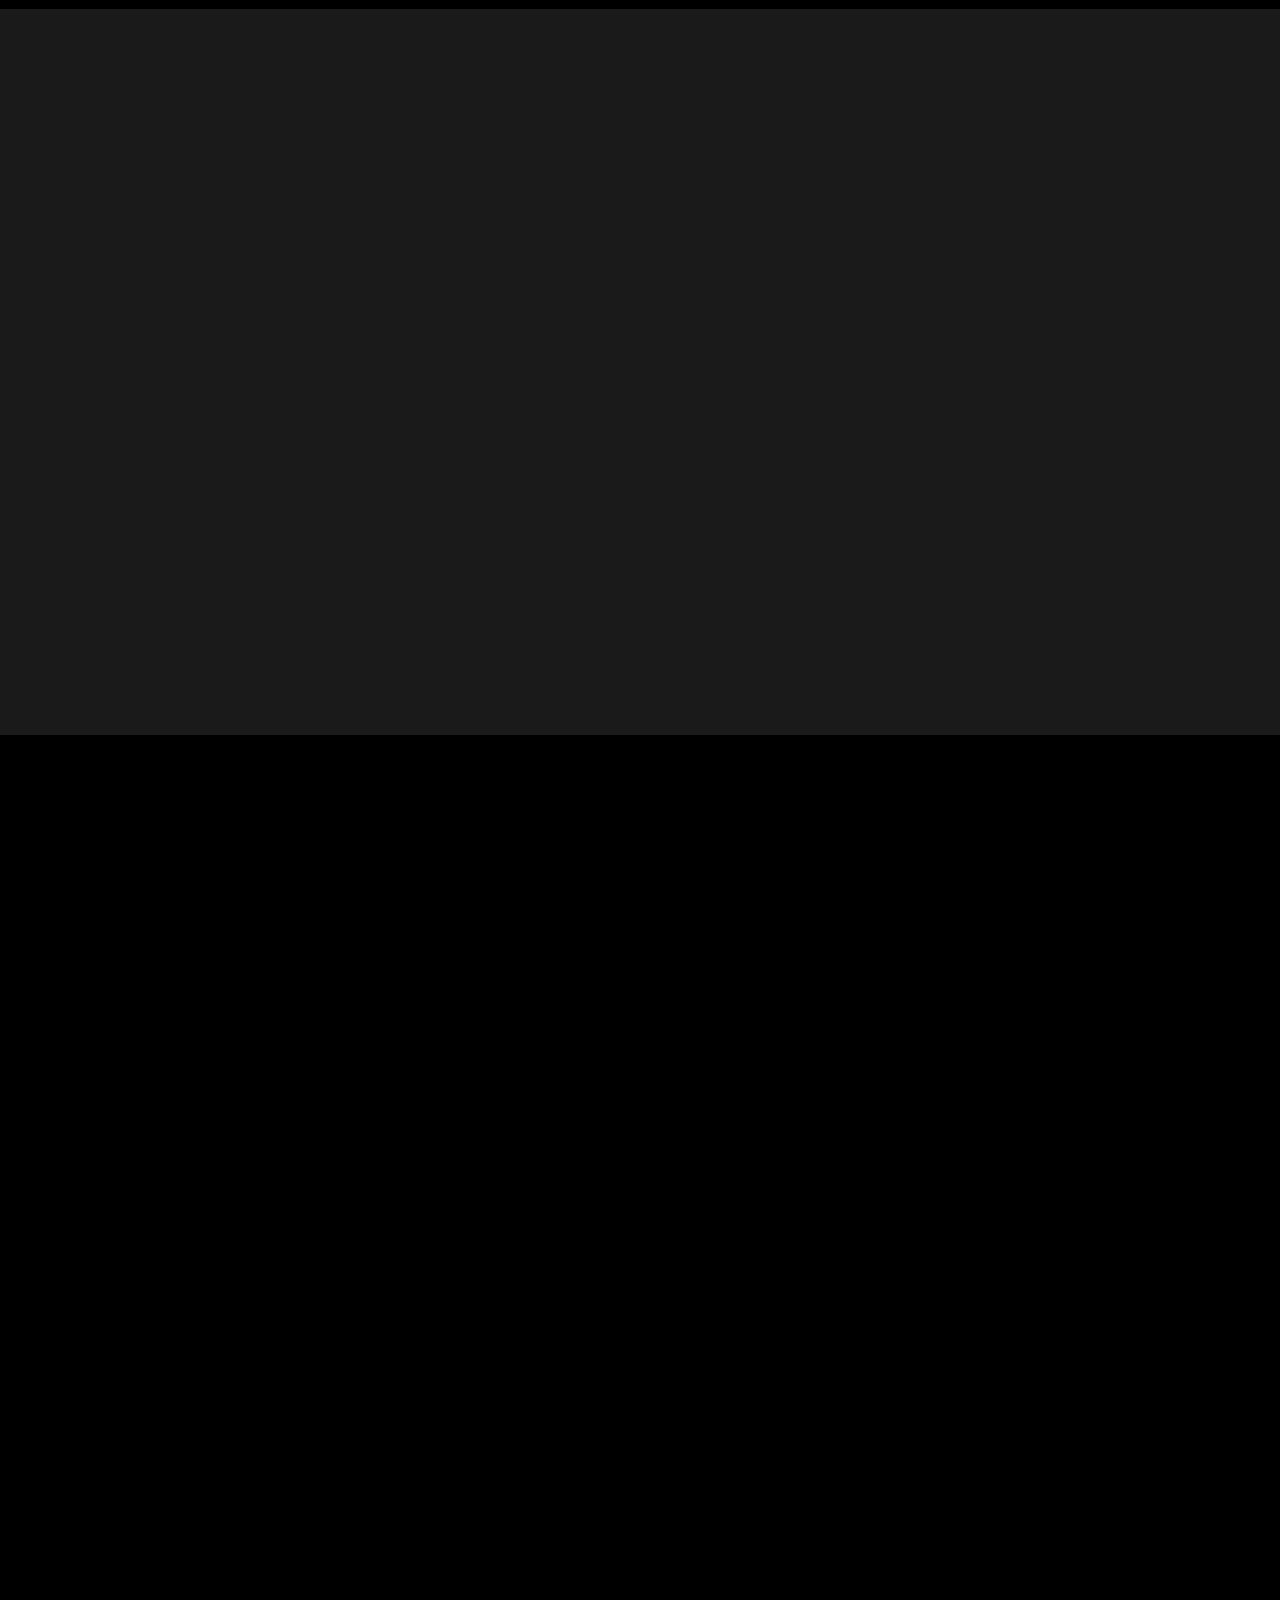
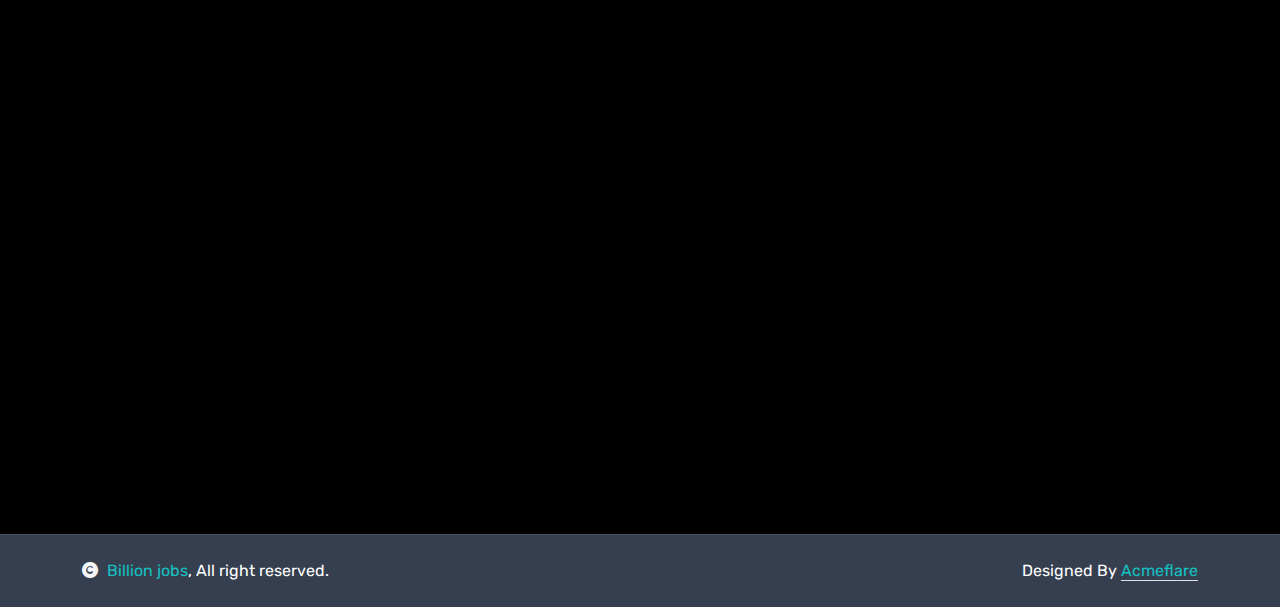
==== commit c3033c00: "last" ====
--- a/index.html
+++ b/index.html
@@ -14,9 +14,11 @@
         <link rel="preconnect" href="https://fonts.gstatic.com" crossorigin>
         <link href="https://fonts.googleapis.com/css2?family=Plus+Jakarta+Sans:wght@500;600;700&family=Rubik:wght@400;500&display=swap" rel="stylesheet"> 
 
+
         <!-- Icon Font Stylesheet -->
         <link rel="stylesheet" href="https://use.fontawesome.com/releases/v5.15.4/css/all.css"/>
         <link href="https://cdn.jsdelivr.net/npm/bootstrap-icons@1.4.1/font/bootstrap-icons.css" rel="stylesheet">
+        <link rel="stylesheet" href="https://cdnjs.cloudflare.com/ajax/libs/font-awesome/6.0.0-beta3/css/all.min.css">
 
         <!-- Libraries Stylesheet -->
         <link href="lib/animate/animate.min.css" rel="stylesheet">
@@ -57,7 +59,7 @@
                         <a href="index.html" class="nav-item nav-link active">Home</a>
                         <a href="about.html" class="nav-item nav-link">About</a>
                         <a href="service.html" class="nav-item nav-link">Services</a>
-                        <a href="Placement.html" class="nav-item nav-link">Placement</a>
+                        <a href="Placement.html" class="nav-item nav-link">Job listing</a>
                         
                         
                         <a href="contact.html" class="nav-item nav-link">Contact Us</a>
@@ -181,24 +183,46 @@
         
 
       <!-- About Start -->
-<div class="container-fluid overflow-hidden " style="margin-top: 5rem;">
-    <div class="container py-5">
-        <div class="row g-5">
-            <div class="col-lg-6 wow fadeInUp" data-wow-delay="0.1s">
-                <div class="RotateMoveLeft">
-                    <img src="img/about-1.png" class="img-fluid w-100" alt="Billion Jobs Team">
-                </div>
-            </div>
-            <div class="col-lg-6 wow fadeInUp" data-wow-delay="0.3s">
-                <h4 class="mb-1 text-primary">About Us</h4>
-                <h1 class="display-5 mb-4">Revolutionizing Recruitment with Billion Jobs</h1>
-                <p class="mb-4">Billion Jobs is on a mission to reshape the global recruitment landscape. We connect job seekers and employers across industries, offering tailored solutions from professional resume building to complete HR services. With a focus on creating opportunities for freshers and experienced candidates, we are committed to helping you take the next step in your career.</p>
-                <a href="about.html" class="btn btn-primary rounded-pill py-3 px-5">Learn More</a>
-            </div>
-        </div>
-    </div>
-</div>
-<!-- About End -->
+      <div class="container-fluid overflow-hidden" style="margin-top: 5rem;">
+        <div class="container py-5">
+            <div class="row g-5">
+                <div class="col-lg-6 wow fadeInUp" data-wow-delay="0.1s">
+                    <div class="RotateMoveLeft">
+                        <img src="img/about-1.png" class="img-fluid w-100" alt="Billion Jobs Team">
+                    </div>
+                </div>
+                <div class="col-lg-6 wow fadeInUp" data-wow-delay="0.3s">
+                    <h4 class="mb-1 text-primary">About Us</h4>
+                    <h1 class="display-5 mb-4">Revolutionizing Recruitment with Billion Jobs</h1>
+                    <p class="mb-4">Billion Jobs is on a mission to reshape the global recruitment landscape. We connect job seekers and employers across industries, offering tailored solutions from professional resume building to complete HR services. With a focus on creating opportunities for freshers and experienced candidates, we are committed to helping you take the next step in your career.</p>
+                    <a href="about.html" class="btn btn-primary rounded-pill py-3 px-5">Learn More</a>
+                </div>
+            </div>
+    
+            <!-- Counter Section -->
+            <div id="counter-section" class="row text-center mt-5">
+                <div class="col-lg-4 col-sm-6 pt-3">
+                    <div class="counter">
+                        <h2 class="text-primary" style="color: #15c1c3;"><span class="counter-value" data-count="50">0</span>+</h2>
+                        <p>Happy Candidates</p>
+                    </div>
+                </div>
+                <div class="col-lg-4 col-sm-6 pt-3">
+                    <div class="counter">
+                        <h2 class="text-primary" style="color: #15c1c3;"><span class="counter-value" data-count="200">0</span>+</h2>
+                        <p>Partnerships with Companies</p>
+                    </div>
+                </div>
+                <div class="col-lg-4 col-sm-6 pt-3">
+                    <div class="counter">
+                        <h2 class="text-primary" style="color: #15c1c3;"><span class="counter-value" data-count="100">0</span>%</h2>
+                        <p>Successful Job Placements</p>
+                    </div>
+                </div>
+            </div>
+        </div>
+    </div>
+    
 
 
 
@@ -411,8 +435,8 @@
                             <img src="img/testimonial-img-1.jpg" class="img-fluid rounded-circle" alt="">
                         </div>
                         <div>
-                            <h5 class="mb-2">Meera Pillai</h5>
-                            <p class="mb-0">Kochi, Kerala</p>
+                            <h5 class="mb-2">Shilpa  </h5>
+                            <p class="mb-0">Calicut , Kerala</p>
                         </div>
                     </div>
                     <p class="fs-7">Billion Jobs helped me build a professional resume that landed me interviews with top companies in Kochi. The support was incredible, and I felt well-prepared for my job search.</p>
@@ -434,11 +458,13 @@
                             <img src="img/testimonial-img-2.jpg" class="img-fluid rounded-circle" alt="">
                         </div>
                         <div>
-                            <h5 class="mb-2">Rajesh Nair</h5>
-                            <p class="mb-0">Thiruvananthapuram, Kerala</p>
-                        </div>
-                    </div>
-                    <p class="fs-7">I was able to switch careers effortlessly with the help of Billion Jobs. Their career counseling and HR services made the transition smooth and stress-free.</p>
+                            <h5 class="mb-2">Shabeer
+                                
+                                </h5>
+                            <p class="mb-0">Kochi , Kerala</p>
+                        </div>
+                    </div>
+                    <p class="fs-7">The recruitment services from Billion Jobs were exceptional. They connected me with reputable employers in Alappuzha and supported me throughout the interview process.</p>
                     <div class="text-center">
                         <div class="d-flex justify-content-center">
                             <i class="fas fa-star text-primary"></i>
@@ -457,8 +483,10 @@
                             <img src="img/testimonial-img-3.jpg" class="img-fluid rounded-circle" alt="">
                         </div>
                         <div>
-                            <h5 class="mb-2">Vishnu S.</h5>
-                            <p class="mb-0">Alappuzha, Kerala</p>
+                            <h5 class="mb-2">Sravan
+                               
+                                </h5>
+                            <p class="mb-0"> Calicut , Kerala</p>
                         </div>
                     </div>
                     <p class="fs-7">The recruitment services from Billion Jobs were exceptional. They connected me with reputable employers in Alappuzha and supported me throughout the interview process.</p>
@@ -480,8 +508,8 @@
                             <img src="img/testimonial-img-4.jpg" class="img-fluid rounded-circle" alt="">
                         </div>
                         <div>
-                            <h5 class="mb-2">Anjali Menon</h5>
-                            <p class="mb-0">Thrissur, Kerala</p>
+                            <h5 class="mb-2">Aswini EV</h5>
+                            <p class="mb-0">Kannur , Kerala</p>
                         </div>
                     </div>
                     <p class="fs-7">Thanks to Billion Jobs, I found a job that perfectly matched my skills and preferences. The entire recruitment process was seamless, and I would highly recommend them.</p>
@@ -503,8 +531,9 @@
                             <img src="img/testimonial-img-5.jpg" class="img-fluid rounded-circle" alt="">
                         </div>
                         <div>
-                            <h5 class="mb-2">Divya Raj</h5>
-                            <p class="mb-0">Kozhikode, Kerala</p>
+                            <h5 class="mb-2"> Rahana
+                                </h5>
+                            <p class="mb-0">Thrissur , Kerala</p>
                         </div>
                     </div>
                     <p class="fs-7">Billion Jobs was instrumental in helping me secure my first job in Kozhikode. The resume building service and interview preparation tips were invaluable.</p>
@@ -531,7 +560,28 @@
 <div class="container-fluid footer py-5 wow fadeIn" data-wow-delay="0.2s">
     <div class="container py-5">
         <div class="row g-5">
-            <div class="col-md-6 col-lg-6 col-xl-6">
+            <div class="col-md-6 col-lg-6 col-xl-4">
+                <div class="footer-item d-flex flex-column">
+                    <h4 class="mb-4 text-dark">Quick Links</h4>
+                    <a href="about.html"> About Us</a>
+                    <a href="contact.html"> Contact Us</a>
+                    <a href="Placement.html"> Job listing</a>
+                    <a href="service.html"> Services</a>
+                
+                </div>
+            </div>
+            <div class="col-md-6 col-lg-6 col-xl-4">
+                <div class="footer-item d-flex flex-column">
+                    <h4 class="mb-4 text-dark">Services</h4>
+                    <a > Candidate Registration</a>
+                    <a > Resume Building & Cover Letter</a>
+                    <a > Freshers Package</a>
+                    <a > Experienced Candidates</a>
+                    <a >Career Guidance</a>
+                    <a > Complete HR Solutions</a>
+                </div>
+            </div>
+            <div class="col-md-6 col-lg-6 col-xl-4">
                 <div class="footer-item d-flex flex-column">
                     <h4 class="mb-4">Contact Info</h4>
                     <a href="mailto:admin@billionjobs.in"><i class="fas fa-envelope me-2"></i> admin@billionjobs.in</a>
@@ -572,8 +622,17 @@
 </div>
 <!-- Copyright End -->
 
-        <!-- Back to Top -->
-        <a href="#" class="btn btn-primary btn-lg-square back-to-top"><i class="fa fa-arrow-up"></i></a>   
+<div class="floating-buttons">
+    <!-- WhatsApp Button -->
+    <a href="https://wa.me/917994509956" target="_blank" class="whatsapp-btn">
+        <i class="fab fa-whatsapp"></i>
+    </a>
+
+    <!-- Call Button -->
+    <a href="tel:+917994509956" class="call-btn" style="background-color: rgb(38, 38, 240);">
+        <i class="fas fa-phone-alt"></i>
+    </a>
+</div>
 
         
     <!-- JavaScript Libraries -->
--- a/css/style.css
+++ b/css/style.css
@@ -983,4 +983,92 @@
     border-top: 1px solid rgba(255, 255, 255, 0.08);
     background: var(--bs-dark) !important;
 }
-/*** copyright end ***/+/*** copyright end ***/
+.counter {
+    background-color: #333333;
+    padding: 30px;
+    border-radius: 15px;
+    box-shadow: 0px 10px 30px rgba(0, 0, 0, 0.1);
+    transition: transform 0.3s ease-in-out;
+}
+
+.counter:hover {
+    transform: translateY(-10px);
+}
+
+.counter h2 {
+    font-size: 3rem;
+    font-weight: 700;
+    margin-bottom: 10px;
+}
+
+.counter p {
+    font-size: 1.1rem;
+    color: #666;
+}
+
+.counter-value {
+    color: #15c1c3;
+}
+
+/* Counter Animation */
+@keyframes counterUp {
+    0% {
+        opacity: 0;
+        transform: translateY(10px);
+    }
+    100% {
+        opacity: 1;
+        transform: translateY(0);
+    }
+}
+
+.counter-up {
+    animation: counterUp 1s ease-in-out forwards;
+}
+/* General styling for floating buttons */
+.floating-buttons {
+    position: fixed;
+    bottom: 20px;
+    right: 20px;
+    z-index: 100;
+    display: flex;
+    flex-direction: column;
+    gap: 10px;
+}
+
+.floating-buttons a {
+    text-decoration: none;
+    color: white;
+    background-color: #25D366; /* WhatsApp green color */
+    border-radius: 50%;
+    width: 50px;
+    height: 50px;
+    display: flex;
+    justify-content: center;
+    align-items: center;
+    box-shadow: 0px 4px 6px rgba(0, 0, 0, 0.1);
+    transition: background-color 0.3s;
+}
+
+.floating-buttons a i {
+    font-size: 24px;
+}
+
+/* WhatsApp button */
+.whatsapp-btn {
+    background-color: #25D366;
+}
+
+.whatsapp-btn:hover {
+    background-color: #128C7E;
+}
+
+/* Call button */
+.call-btn {
+    background-color: #0b79ee; /* Blue color for call button */
+}
+
+.call-btn:hover {
+    background-color: #0056b3;
+}
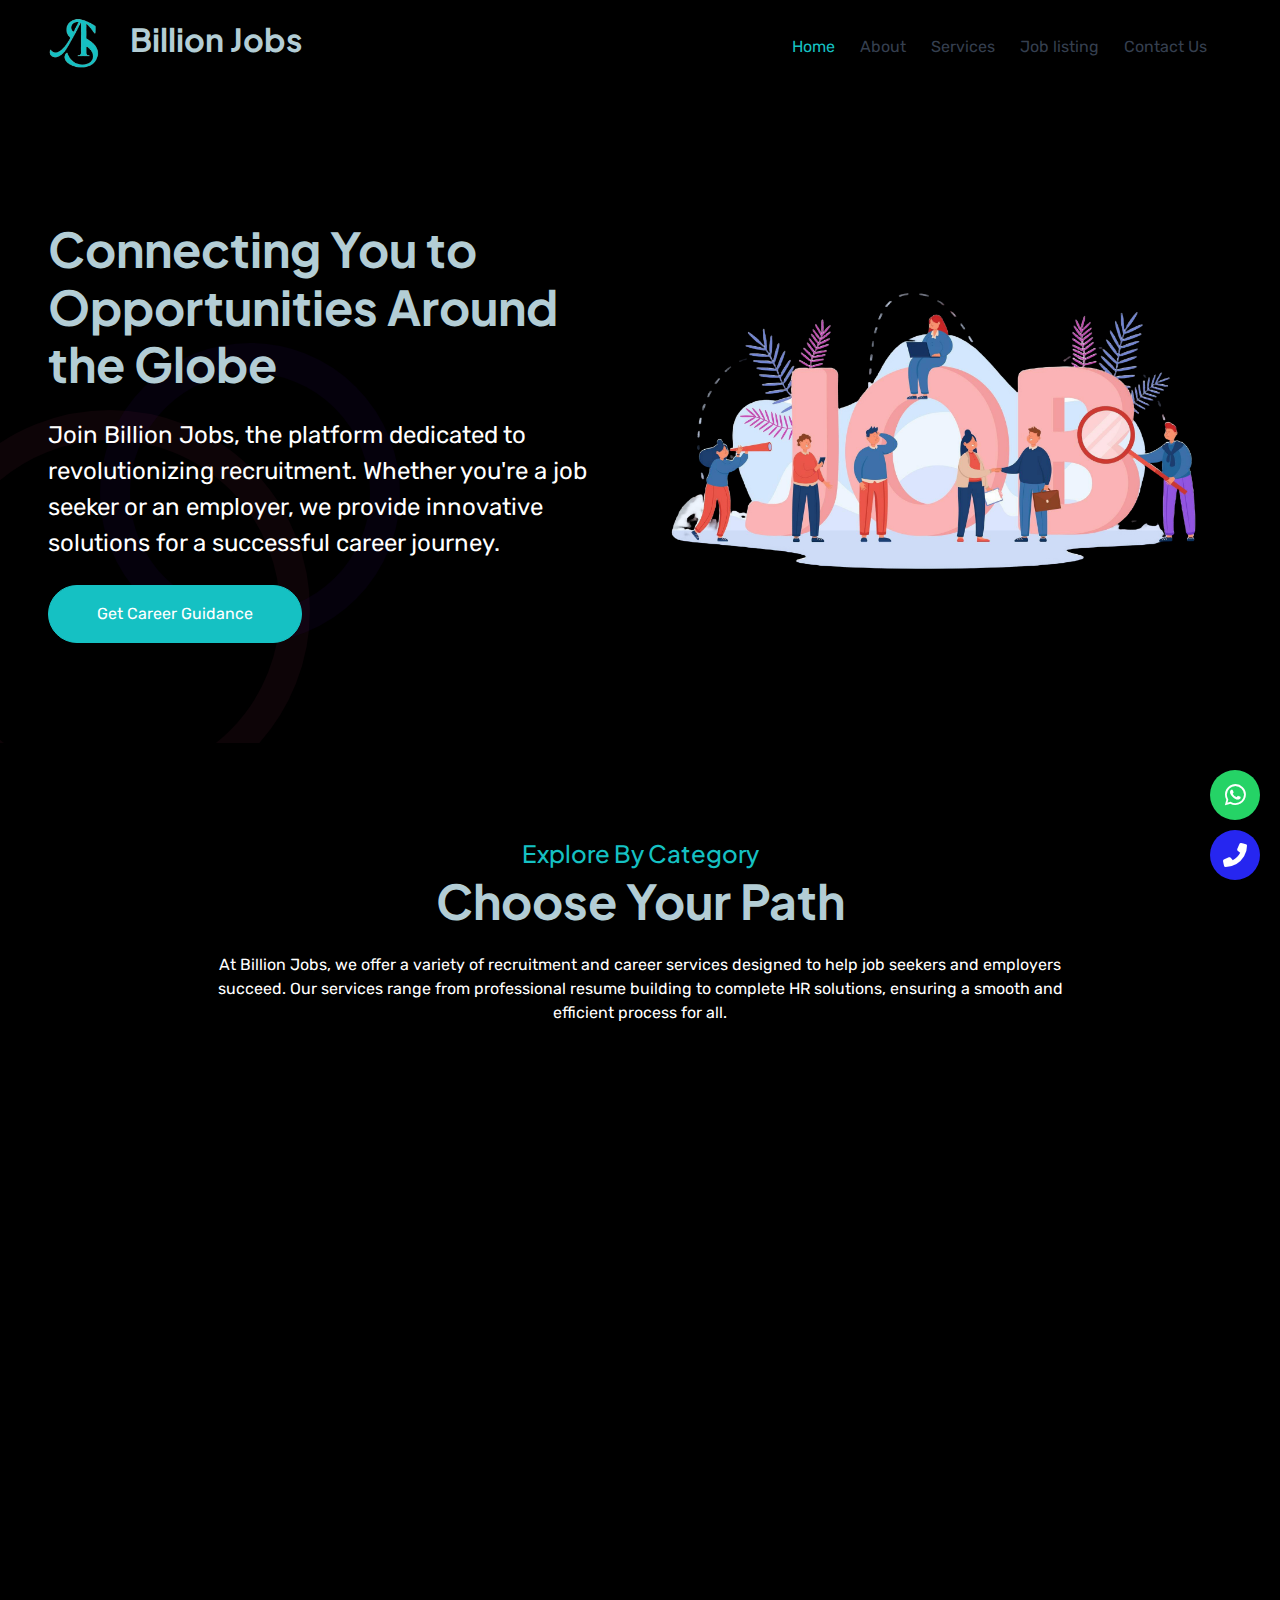
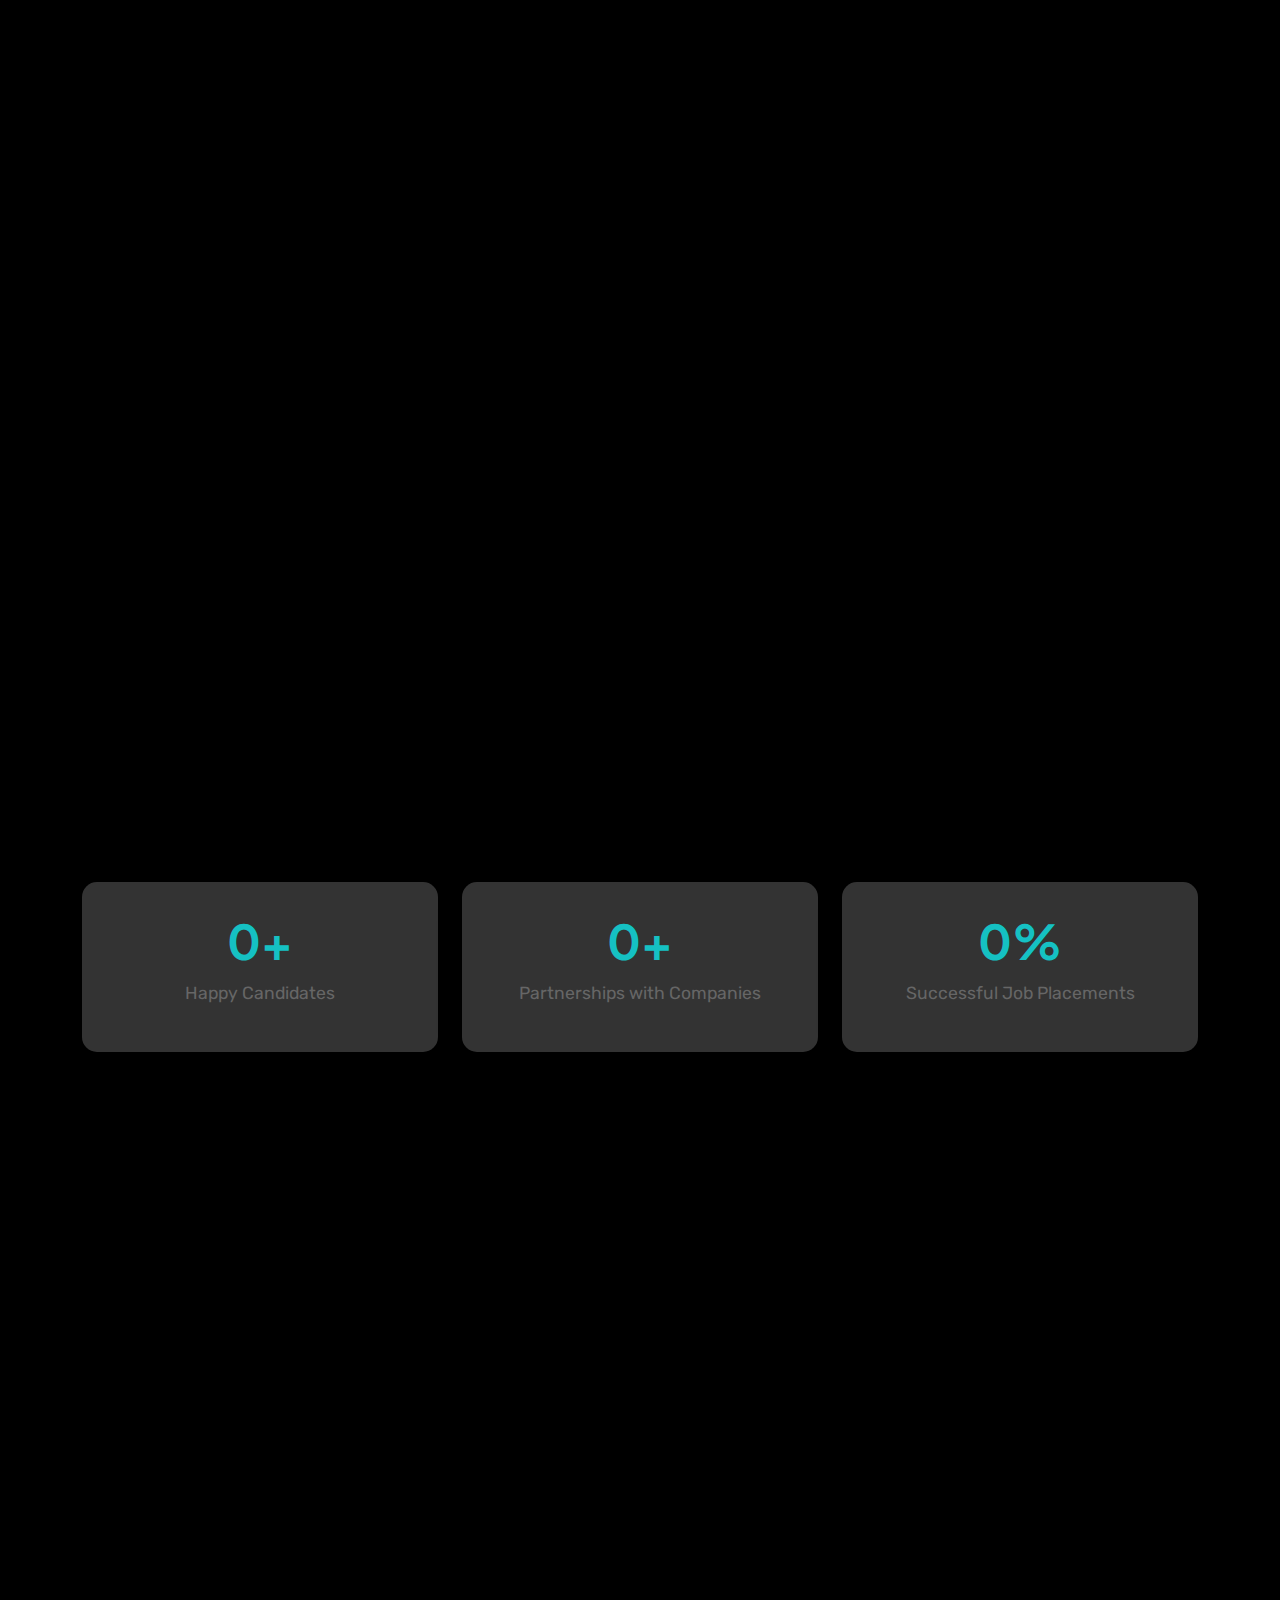
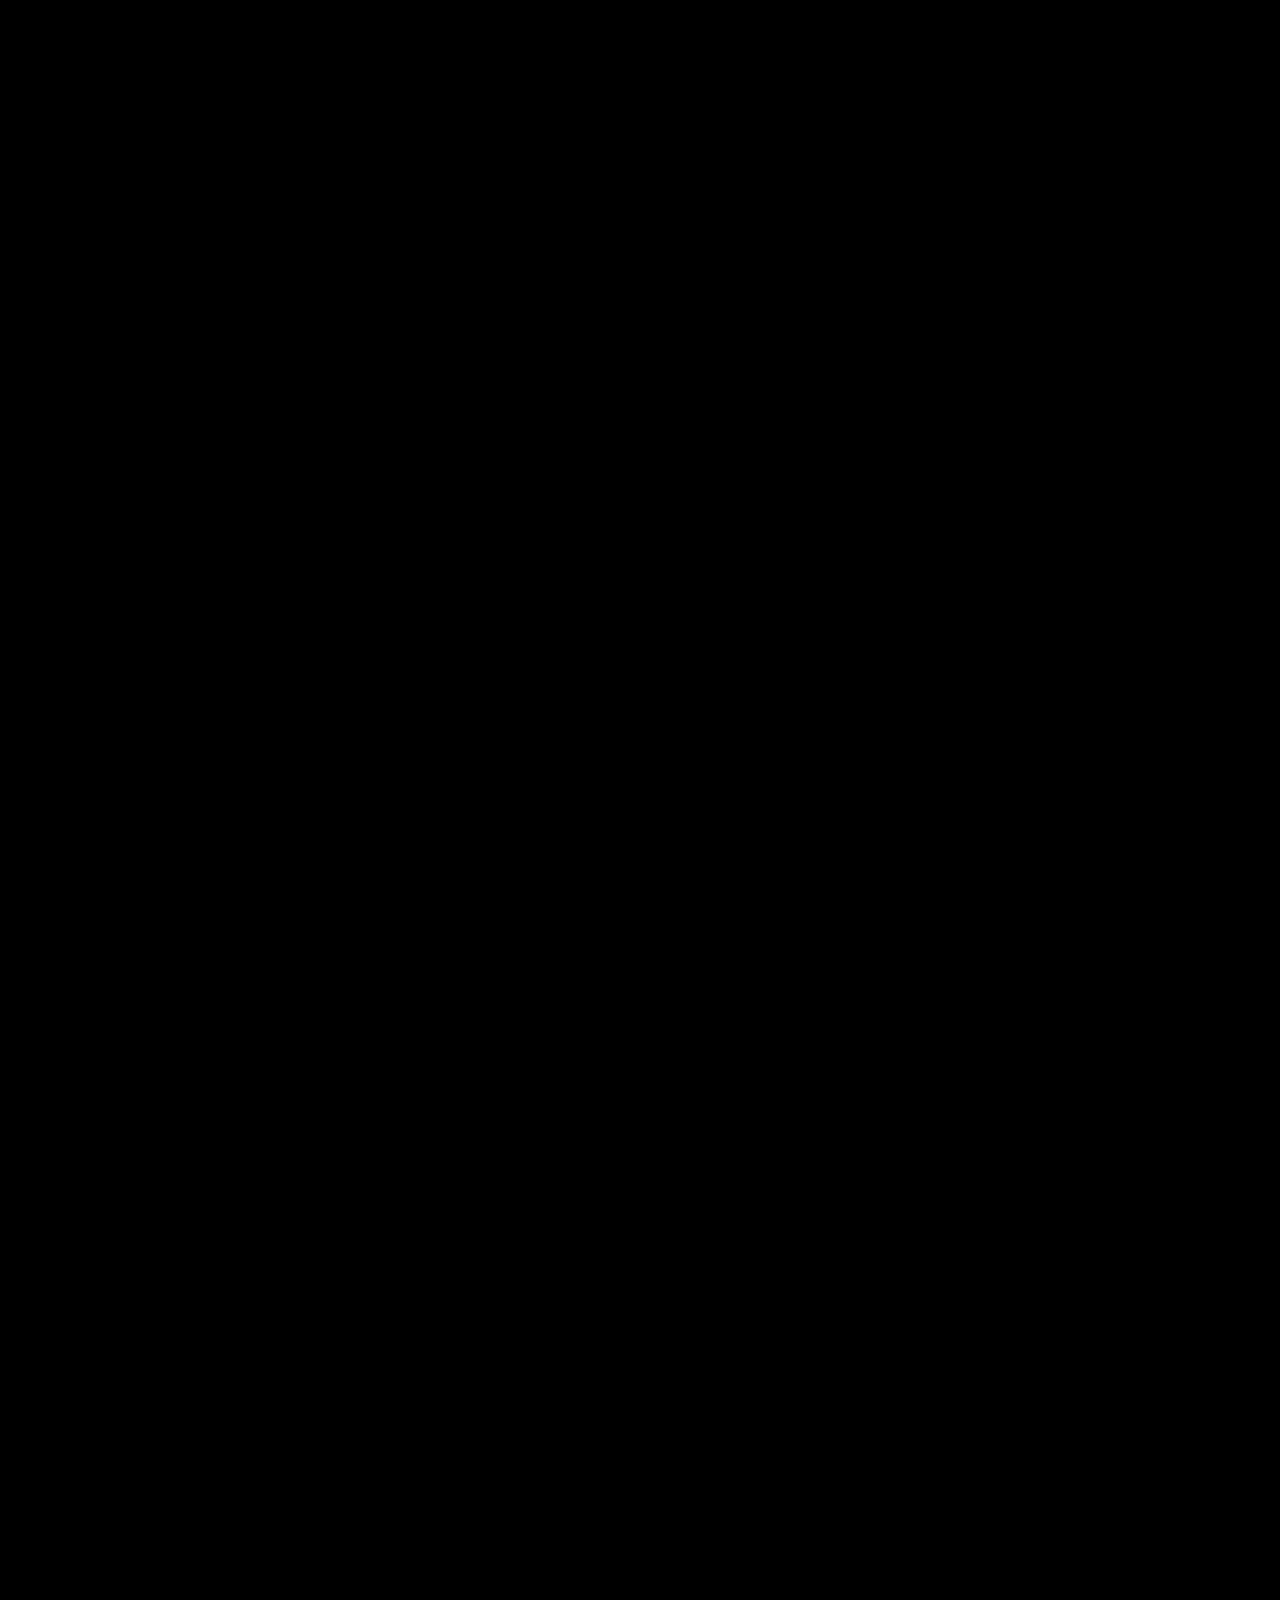
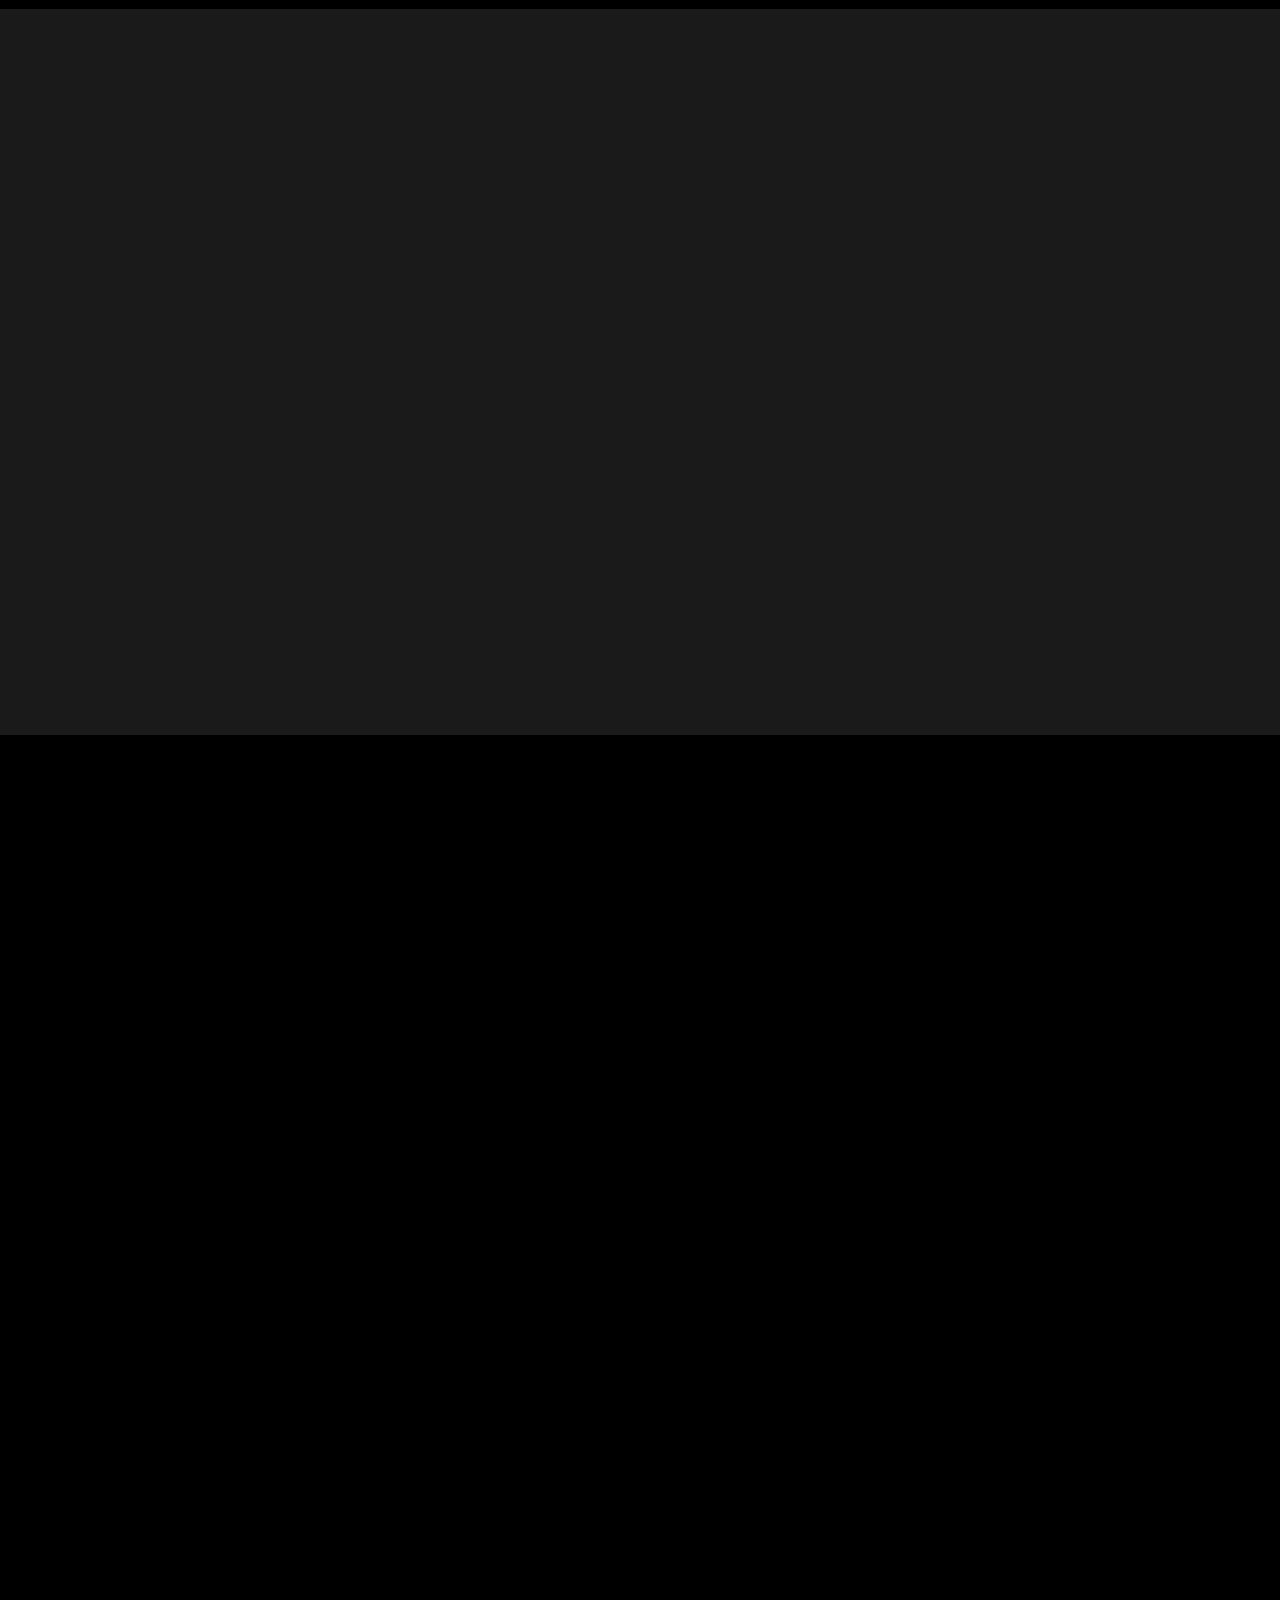
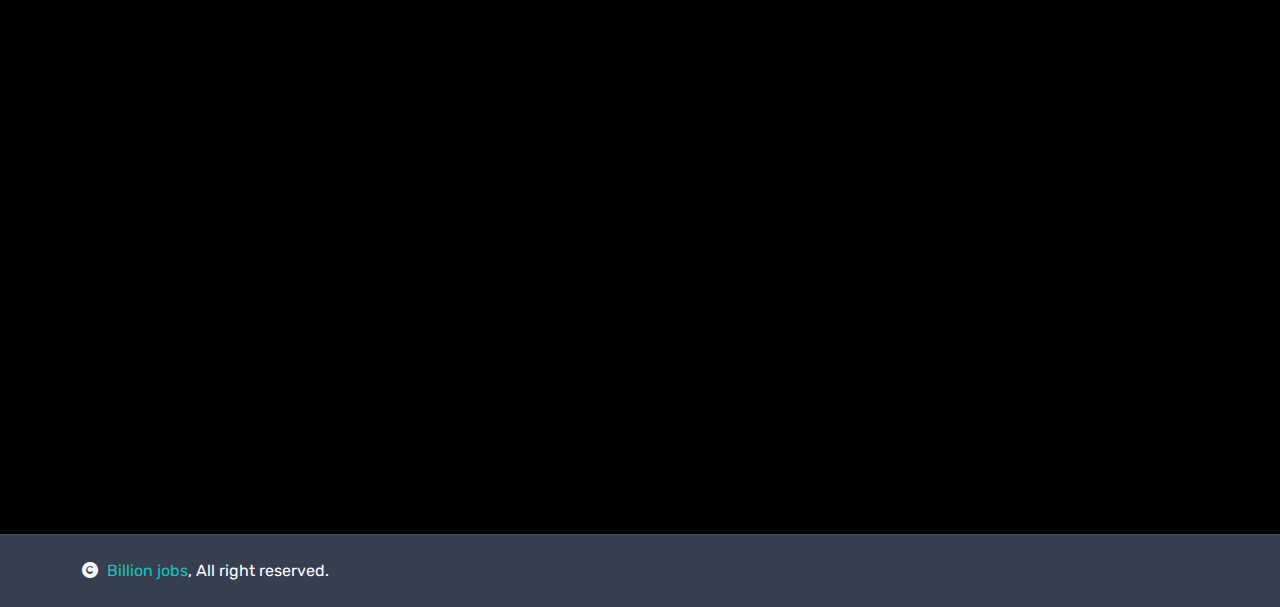
==== commit bd0f856c: "last" ====
--- a/index.html
+++ b/index.html
@@ -7,7 +7,9 @@
         <link rel="shortcut icon" href="img/logo.png" type="image/x-icon">
         <meta content="width=device-width, initial-scale=1.0" name="viewport">
         <meta content="" name="keywords">
-        <meta content="" name="description">
+    
+        <meta name="keywords" content="job consultancy, HR solutions, recruitment agency, recruitment, ATS resume, best job consultancy in Kerala, best HR software, HR management services, HR services, best recruitment agency in Kerala, best recruitment agency in India, professional resume building, HR services for freshers, HR solutions for experienced candidates, Billion Jobs, global recruitment, career opportunities, job seekers, employers, recruitment solutions, staffing agency, executive search, talent acquisition, employee management, resume writing services, employment services, job placement, career development, workforce management, HR technology, recruitment process outsourcing, staffing solutions, headhunting, recruitment software, talent management, hiring solutions, job search assistance">
+
 
         <!-- Google Web Fonts -->
         <link rel="preconnect" href="https://fonts.googleapis.com">
@@ -615,7 +617,7 @@
                 <!--/*** This template is free as long as you keep the below author’s credit link/attribution link/backlink. ***/-->
                 <!--/*** If you'd like to use the template without the below author’s credit link/attribution link/backlink, ***/-->
                 <!--/*** you can purchase the Credit Removal License from "https://htmlcodex.com/credit-removal". ***/-->
-                Designed By <a class="border-bottom" href="https://www.acmeflare.in/">Acmeflare</a>
+             
             </div>
         </div>
     </div>
